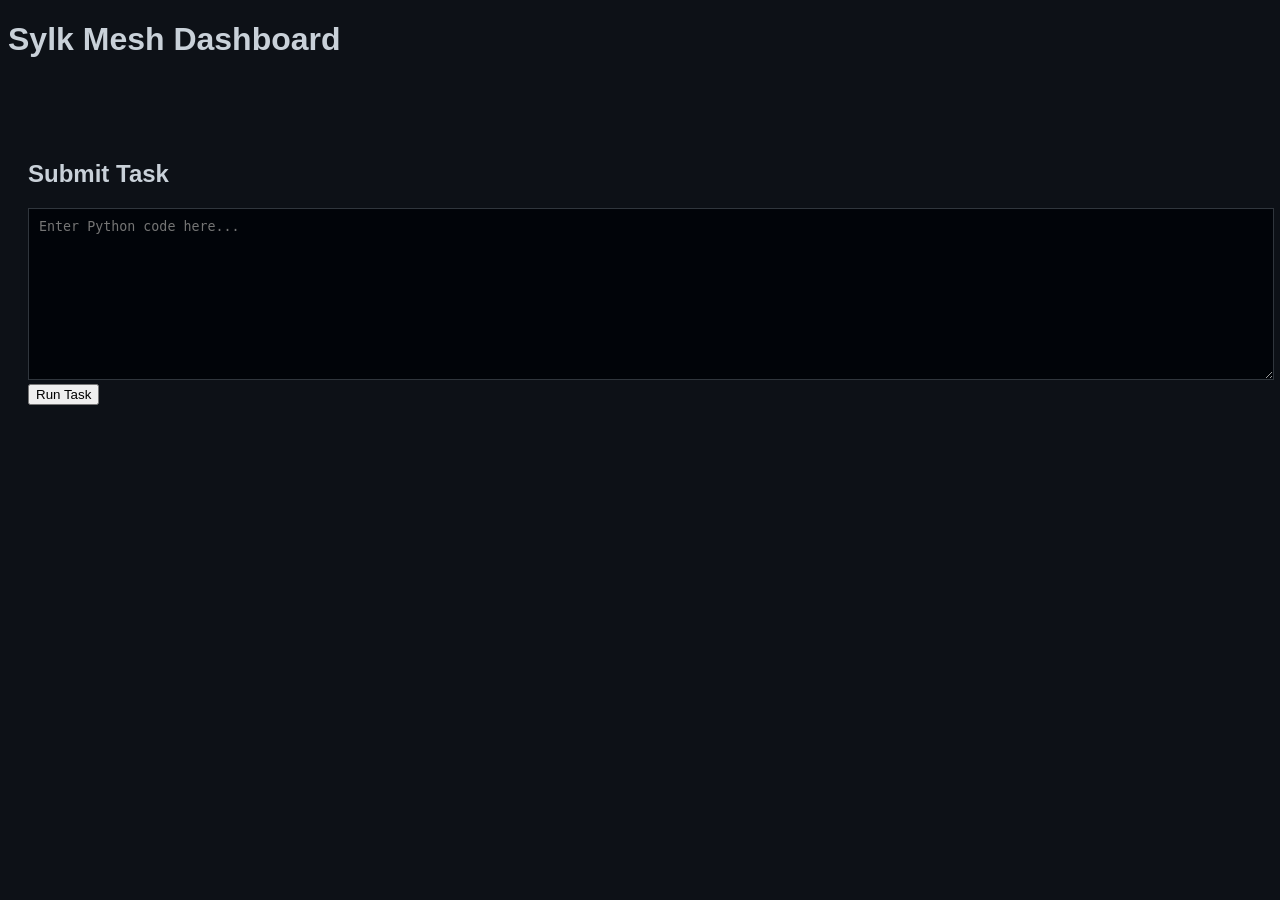
==== frontend/index.html @ d3104e22 "Directroy setup" ====
<!DOCTYPE html>
<html lang="en">
<head>
    <meta charset="UTF-8">
    <meta name="viewport" content="width=device-width, initial-scale=1.0">
    <title>Sylk Dashboard</title>
    <link rel="stylesheet" href="style.css">
</head>
<body>
    <header>
        <h1>Sylk Mesh Dashboard</h1>
    </header>
    <main>
        <section id="node-grid">
            <!-- Node cards will be injected here -->
        </section>
        <section id="task-submission">
            <h2>Submit Task</h2>
            <textarea id="task-code" placeholder="Enter Python code here..."></textarea>
            <button id="submit-btn" onclick="submitTask()">Run Task</button>
        </section>
    </main>
    <script src="script.js"></script>
</body>
</html>
---- frontend/style.css ----
:root {
    --bg-color: #0d1117;
    --card-bg: #161b22;
    --primary-color: #58a6ff;
    --text-color: #c9d1d9;
}

body {
    background-color: var(--bg-color);
    color: var(--text-color);
    font-family: 'Segoe UI', Tahoma, Geneva, Verdana, sans-serif;
}

#node-grid {
    display: grid;
    grid-template-columns: repeat(auto-fill, minmax(250px, 1fr));
    gap: 20px;
    padding: 20px;
}

.node-card {
    background-color: var(--card-bg);
    border: 1px solid #30363d;
    border-radius: 6px;
    padding: 15px;
}

#task-submission {
    padding: 20px;
}

textarea {
    width: 100%;
    height: 150px;
    background: #010409;
    color: #58a6ff;
    border: 1px solid #30363d;
    padding: 10px;
}
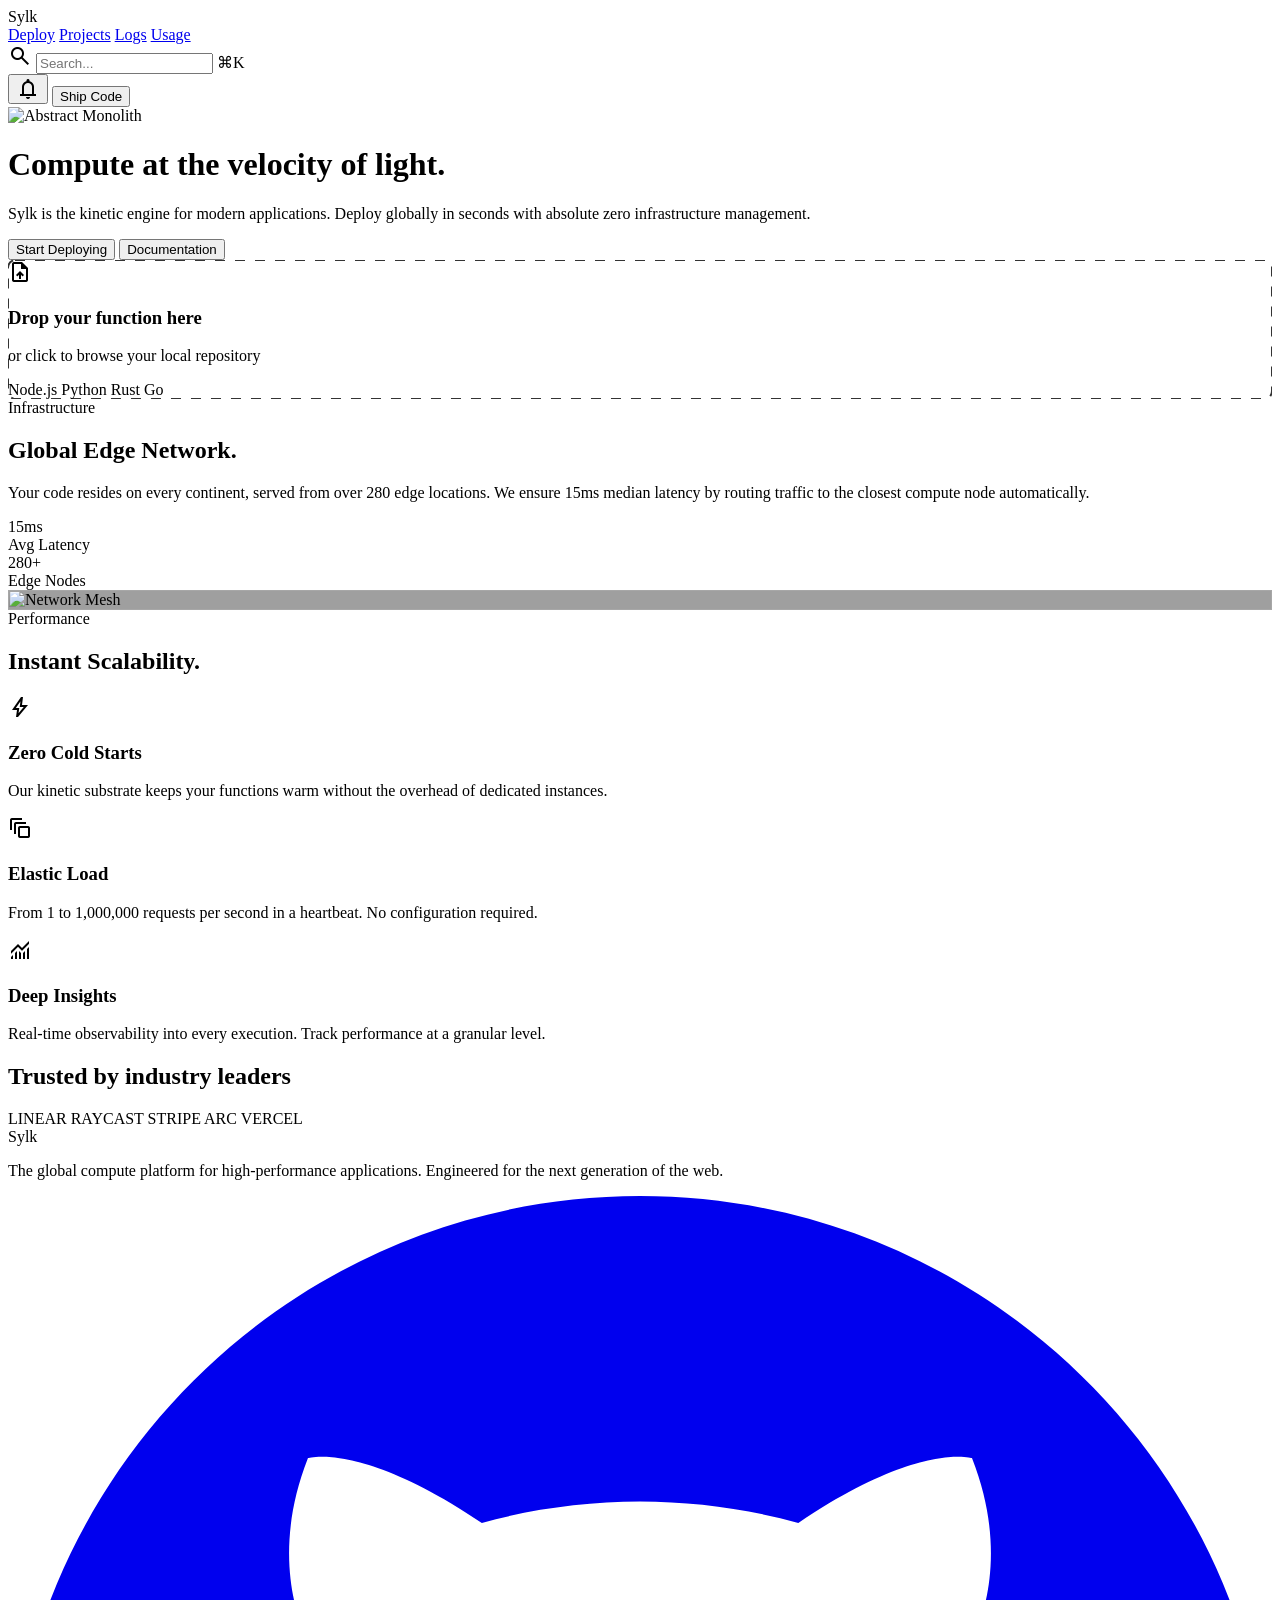
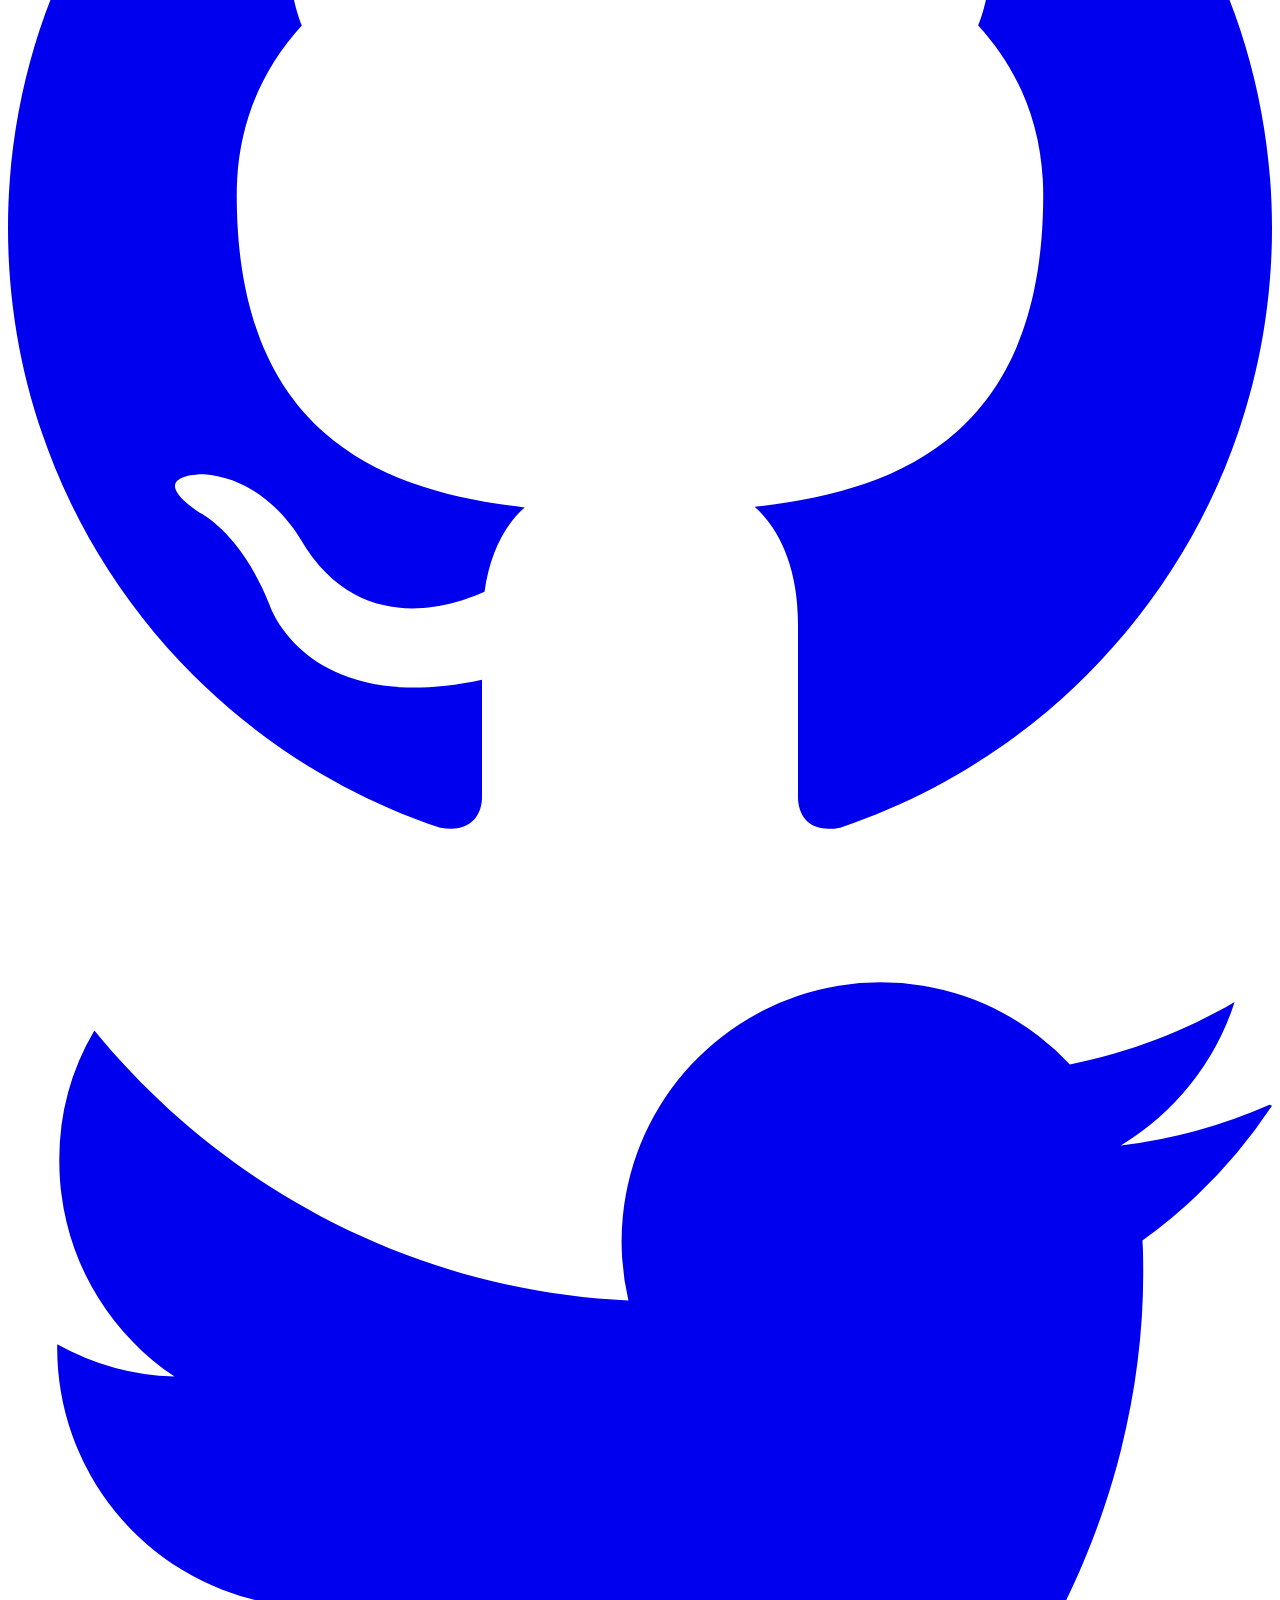
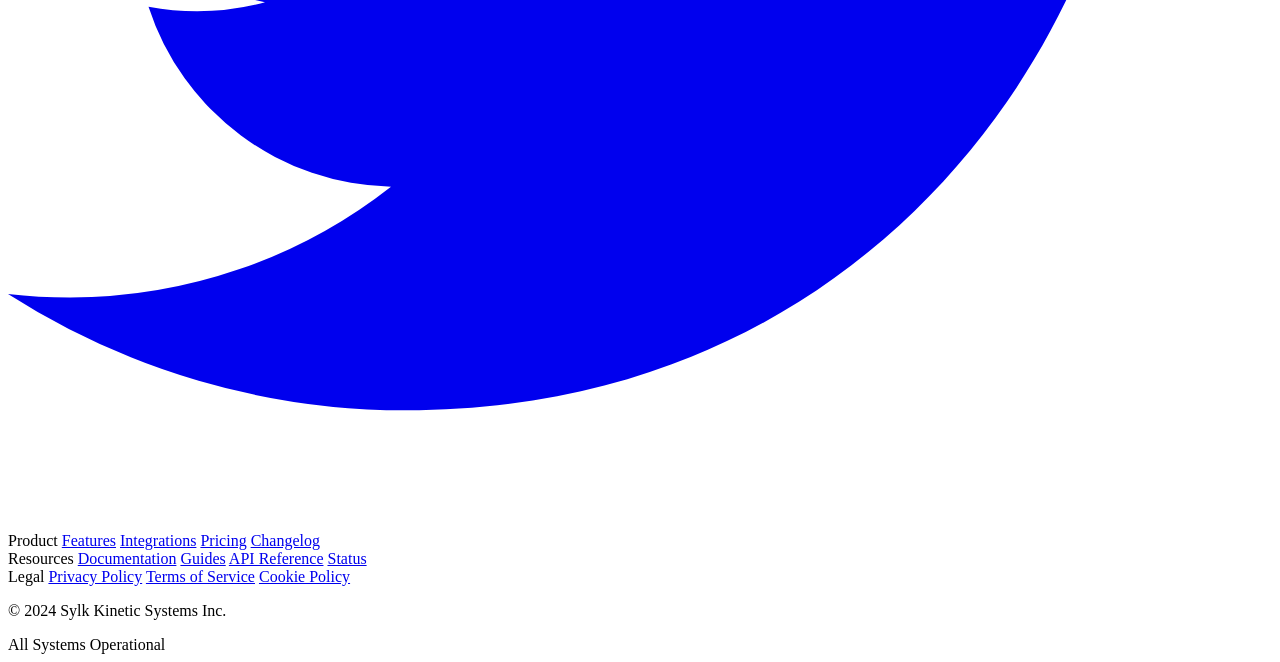
==== commit 2fb07f1e: "frontend" ====
--- a/frontend/index.html
+++ b/frontend/index.html
@@ -1,25 +1,351 @@
 <!DOCTYPE html>
-<html lang="en">
+<html class="dark" lang="en">
 <head>
-    <meta charset="UTF-8">
-    <meta name="viewport" content="width=device-width, initial-scale=1.0">
-    <title>Sylk Dashboard</title>
-    <link rel="stylesheet" href="style.css">
+    <meta charset="utf-8"/>
+    <meta content="width=device-width, initial-scale=1.0" name="viewport"/>
+    <title>Sylk | Kinetic Serverless Engine</title>
+    <script src="https://cdn.tailwindcss.com?plugins=forms,container-queries"></script>
+    <link href="https://fonts.googleapis.com/css2?family=Inter:wght@400;500;600;700;800&amp;family=Space+Grotesk:wght@400;500;700&amp;display=swap" rel="stylesheet"/>
+    <link href="https://fonts.googleapis.com/css2?family=Material+Symbols+Outlined:wght,FILL@100..700,0..1&amp;display=swap" rel="stylesheet"/>
+    <script id="tailwind-config">
+      tailwind.config = {
+        darkMode: "class",
+        theme: {
+          extend: {
+            colors: {
+              "primary-container": "#7c3aed",
+              "surface-container-high": "#1a1a1a",
+              "on-error-container": "#ffdad6",
+              "on-primary-fixed": "#25005a",
+              "on-tertiary-fixed": "#1a1c1c",
+              "primary": "#d2bbff",
+              "on-secondary": "#002e6b",
+              "error-container": "#93000a",
+              "inverse-primary": "#732ee4",
+              "surface": "#000000",
+              "tertiary-container": "#656767",
+              "on-tertiary-fixed-variant": "#454747",
+              "on-secondary-fixed": "#001a43",
+              "outline": "#958da1",
+              "error": "#ffb4ab",
+              "inverse-on-surface": "#303030",
+              "on-surface": "#ededed",
+              "on-secondary-container": "#00275e",
+              "surface-bright": "#222222",
+              "primary-fixed": "#eaddff",
+              "surface-variant": "#2a2a2a",
+              "surface-container-low": "#0a0a0a",
+              "secondary": "#aec6ff",
+              "surface-dim": "#050505",
+              "tertiary-fixed": "#e2e2e2",
+              "surface-container": "#111111",
+              "surface-container-lowest": "#000000",
+              "inverse-surface": "#e2e2e2",
+              "on-tertiary": "#2f3131",
+              "surface-tint": "#d2bbff",
+              "on-error": "#690005",
+              "surface-container-highest": "#333333",
+              "on-primary-fixed-variant": "#5a00c6",
+              "secondary-container": "#508eff",
+              "secondary-fixed-dim": "#aec6ff",
+              "on-background": "#ededed",
+              "secondary-fixed": "#d8e2ff",
+              "on-primary-container": "#ede0ff",
+              "primary-fixed-dim": "#d2bbff",
+              "tertiary-fixed-dim": "#c6c6c7",
+              "tertiary": "#c6c6c7",
+              "outline-variant": "#333333",
+              "on-tertiary-container": "#e5e6e6",
+              "background": "#000000",
+              "on-primary": "#3f008e",
+              "on-surface-variant": "#a1a1a1",
+              "on-secondary-fixed-variant": "#004397"
+            },
+            fontFamily: {
+              "headline": ["Inter", "sans-serif"],
+              "body": ["Inter", "sans-serif"],
+              "label": ["Space Grotesk", "sans-serif"]
+            },
+            borderRadius: {"DEFAULT": "0.125rem", "lg": "0.25rem", "xl": "0.5rem", "full": "0.75rem"},
+          },
+        },
+      }
+    </script>
+    <style>
+      .material-symbols-outlined {
+        font-variation-settings: 'FILL' 0, 'wght' 400, 'GRAD' 0, 'opsz' 24;
+      }
+      .kinetic-gradient {
+        background: linear-gradient(135deg, #d2bbff 0%, #7c3aed 100%);
+      }
+      .glass-card {
+        background: rgba(17, 17, 17, 0.4);
+        backdrop-filter: blur(20px);
+        border: 1px solid rgba(255, 255, 255, 0.08);
+      }
+      .hero-glow {
+        background: radial-gradient(circle at center, rgba(124, 58, 237, 0.15) 0%, transparent 70%);
+      }
+      .text-balance {
+        text-wrap: balance;
+      }
+      .drop-zone-border {
+        background-image: url("data:image/svg+xml,%3csvg width='100%25' height='100%25' xmlns='http://www.w3.org/2000/svg'%3e%3crect width='100%25' height='100%25' fill='none' rx='8' ry='8' stroke='%23333' stroke-width='2' stroke-dasharray='8%2c 12' stroke-linecap='square'/%3e%3c/svg%3e");
+      }
+      
+      /* Scroll-triggered Monolith Styles */
+      #hero-monolith-canvas {
+        mask-image: linear-gradient(to bottom, black 80%, transparent 100%);
+        -webkit-mask-image: linear-gradient(to bottom, black 80%, transparent 100%);
+      }
+      .monolith-blob {
+        transition: transform 0.2s cubic-bezier(0.17, 0.67, 0.83, 0.67);
+      }
+      @keyframes slow-pulse {
+        0%, 100% { transform: scale(1) translate(0, 0); }
+        50% { transform: scale(1.05) translate(10px, -10px); }
+      }
+      .animate-slow-pulse {
+        animation: slow-pulse 15s ease-in-out infinite;
+      }
+    </style>
 </head>
-<body>
-    <header>
-        <h1>Sylk Mesh Dashboard</h1>
-    </header>
-    <main>
-        <section id="node-grid">
-            <!-- Node cards will be injected here -->
-        </section>
-        <section id="task-submission">
-            <h2>Submit Task</h2>
-            <textarea id="task-code" placeholder="Enter Python code here..."></textarea>
-            <button id="submit-btn" onclick="submitTask()">Run Task</button>
-        </section>
-    </main>
-    <script src="script.js"></script>
+<body class="bg-background text-on-background font-body selection:bg-primary/30 antialiased">
+<!-- TopNavBar -->
+<nav class="fixed top-0 w-full z-[100] bg-black/60 backdrop-blur-xl border-b border-white/5">
+<div class="flex items-center justify-between px-8 py-4 max-w-7xl mx-auto">
+<div class="flex items-center gap-10">
+<span class="text-2xl font-bold tracking-tighter text-white font-headline">Sylk</span>
+<div class="hidden md:flex gap-8 items-center">
+<a class="text-white font-medium text-sm tracking-tight" href="auth.html">Deploy</a>
+<a class="text-on-surface-variant hover:text-white transition-colors font-medium text-sm tracking-tight" href="logs.html">Projects</a>
+<a class="text-on-surface-variant hover:text-white transition-colors font-medium text-sm tracking-tight" href="logs.html">Logs</a>
+<a class="text-on-surface-variant hover:text-white transition-colors font-medium text-sm tracking-tight" href="metrics.html">Usage</a>
+</div>
+</div>
+<div class="flex items-center gap-6">
+<div class="hidden lg:flex items-center bg-surface-container-low px-3 py-1.5 rounded-lg border border-white/5">
+<span class="material-symbols-outlined text-sm text-outline mr-2">search</span>
+<input class="bg-transparent border-none text-xs focus:ring-0 w-40 text-on-surface" placeholder="Search..." type="text"/>
+<span class="text-[10px] text-outline bg-surface-container-high px-1.5 py-0.5 rounded border border-white/10 ml-2">⌘K</span>
+</div>
+<button class="material-symbols-outlined text-on-surface-variant hover:text-white transition-colors">notifications</button>
+<button class="bg-white text-black px-5 py-2 rounded-full text-sm font-semibold hover:bg-white/90 transition-all active:scale-95" onclick="location.href='auth.html'">Ship Code</button>
+</div>
+</div>
+</nav>
+<!-- Massive Centered Hero Section with Background Monolith -->
+<header class="relative min-h-screen flex flex-col items-center justify-center pt-32 pb-20 px-8 overflow-hidden">
+<!-- Background Monolith Container -->
+<div class="absolute inset-0 z-0 flex items-center justify-center pointer-events-none opacity-40">
+<div class="relative w-full h-full max-w-6xl monolith-blob animate-slow-pulse" id="monolith-container">
+<!-- High-fidelity 3D Abstract Fluid representation from Image 11 -->
+<div class="absolute inset-0 flex items-center justify-center">
+<img alt="Abstract Monolith" class="w-full h-full object-contain mix-blend-screen" src="https://lh3.googleusercontent.com/aida-public/[base64]"/>
+</div>
+<!-- Deep Violet Glows -->
+<div class="absolute top-1/2 left-1/2 -translate-x-1/2 -translate-y-1/2 w-[150%] h-[150%] bg-radial-gradient from-primary/20 via-transparent to-transparent blur-[120px]"></div>
+</div>
+</div>
+<div class="absolute inset-0 z-0 hero-glow"></div>
+<div class="relative z-20 text-center max-w-4xl mx-auto">
+<h1 class="text-6xl md:text-8xl font-extrabold text-white tracking-tight mb-8 leading-[0.9] text-balance">
+                Compute at the <span class="bg-clip-text text-transparent bg-gradient-to-r from-primary via-primary-container to-secondary">velocity of light.</span>
+</h1>
+<p class="text-lg md:text-2xl text-on-surface-variant max-w-2xl mx-auto mb-12 font-medium text-balance">
+                Sylk is the kinetic engine for modern applications. Deploy globally in seconds with absolute zero infrastructure management.
+            </p>
+<div class="flex flex-col sm:flex-row gap-5 justify-center items-center">
+<button class="bg-white text-black text-lg font-bold px-12 py-4 rounded-full hover:shadow-[0_0_40px_rgba(255,255,255,0.2)] transition-all flex items-center gap-2" onclick="location.href='auth.html'">
+                    Start Deploying
+                </button>
+<button class="bg-surface-container-high text-white text-lg font-semibold px-12 py-4 rounded-full border border-white/10 hover:bg-surface-bright transition-all">
+                    Documentation
+                </button>
+</div>
+</div>
+<!-- Integrated Drop Zone -->
+<div class="relative z-20 w-full max-w-3xl mt-24">
+<div class="drop-zone-border p-12 rounded-2xl flex flex-col items-center justify-center gap-4 bg-surface-container-lowest/50 backdrop-blur-sm group cursor-pointer hover:bg-surface-container-low/50 transition-all">
+<div class="w-16 h-16 rounded-2xl bg-primary-container/10 flex items-center justify-center text-primary mb-2 group-hover:scale-110 transition-transform">
+<span class="material-symbols-outlined text-4xl">upload_file</span>
+</div>
+<h3 class="text-xl font-bold text-white">Drop your function here</h3>
+<p class="text-on-surface-variant text-sm">or click to browse your local repository</p>
+<div class="mt-4 flex items-center gap-3 text-[10px] font-label tracking-widest uppercase text-outline">
+<span>Node.js</span>
+<span class="w-1 h-1 bg-outline rounded-full"></span>
+<span>Python</span>
+<span class="w-1 h-1 bg-outline rounded-full"></span>
+<span>Rust</span>
+<span class="w-1 h-1 bg-outline rounded-full"></span>
+<span>Go</span>
+</div>
+</div>
+</div>
+</header>
+<!-- Global Edge Network Section -->
+<section class="py-32 px-8 bg-surface border-y border-white/5">
+<div class="max-w-7xl mx-auto">
+<div class="grid grid-cols-1 lg:grid-cols-2 gap-20 items-center">
+<div>
+<span class="font-label text-primary text-xs uppercase tracking-widest font-bold mb-6 block">Infrastructure</span>
+<h2 class="text-5xl font-bold text-white mb-8 tracking-tight">Global Edge Network.</h2>
+<p class="text-xl text-on-surface-variant leading-relaxed mb-10">
+                        Your code resides on every continent, served from over 280 edge locations. We ensure 15ms median latency by routing traffic to the closest compute node automatically.
+                    </p>
+<div class="grid grid-cols-2 gap-8">
+<div>
+<div class="text-3xl font-bold text-white mb-1">15ms</div>
+<div class="text-sm text-on-surface-variant uppercase tracking-wider font-label">Avg Latency</div>
+</div>
+<div>
+<div class="text-3xl font-bold text-white mb-1">280+</div>
+<div class="text-sm text-on-surface-variant uppercase tracking-wider font-label">Edge Nodes</div>
+</div>
+</div>
+</div>
+<div class="relative">
+<div class="aspect-square glass-card rounded-3xl p-1 flex items-center justify-center overflow-hidden">
+<!-- Abstract World Representation -->
+<div class="w-full h-full relative bg-black rounded-[1.4rem] overflow-hidden">
+<img alt="Network Mesh" class="w-full h-full object-cover opacity-40" src="https://lh3.googleusercontent.com/aida-public/[base64]"/>
+<div class="absolute inset-0 flex items-center justify-center">
+<div class="w-32 h-32 border border-primary/40 rounded-full animate-ping"></div>
+<div class="w-4 h-4 bg-primary rounded-full shadow-[0_0_20px_#d2bbff]"></div>
+</div>
+</div>
+</div>
+</div>
+</div>
+</div>
+</section>
+<!-- Instant Scalability Section -->
+<section class="py-32 px-8 bg-black">
+<div class="max-w-7xl mx-auto">
+<div class="text-center mb-20">
+<span class="font-label text-secondary text-xs uppercase tracking-widest font-bold mb-6 block">Performance</span>
+<h2 class="text-5xl font-bold text-white tracking-tight">Instant Scalability.</h2>
+</div>
+<div class="grid grid-cols-1 md:grid-cols-3 gap-6">
+<!-- Card 1 -->
+<div class="p-8 rounded-2xl bg-surface-container-low border border-white/5 hover:border-white/10 transition-all flex flex-col justify-between h-[400px]">
+<div>
+<span class="material-symbols-outlined text-secondary text-3xl mb-6">bolt</span>
+<h3 class="text-2xl font-bold text-white mb-4">Zero Cold Starts</h3>
+<p class="text-on-surface-variant leading-relaxed">Our kinetic substrate keeps your functions warm without the overhead of dedicated instances.</p>
+</div>
+<div class="h-24 flex items-end gap-1">
+<div class="flex-1 bg-secondary/10 h-1/4 rounded-t"></div>
+<div class="flex-1 bg-secondary/20 h-2/4 rounded-t"></div>
+<div class="flex-1 bg-secondary/30 h-1/4 rounded-t"></div>
+<div class="flex-1 bg-secondary/40 h-3/4 rounded-t"></div>
+<div class="flex-1 bg-secondary h-full rounded-t"></div>
+</div>
+</div>
+<!-- Card 2 -->
+<div class="p-8 rounded-2xl bg-surface-container-low border border-white/5 hover:border-white/10 transition-all flex flex-col justify-between h-[400px]">
+<div>
+<span class="material-symbols-outlined text-primary text-3xl mb-6">auto_awesome_motion</span>
+<h3 class="text-2xl font-bold text-white mb-4">Elastic Load</h3>
+<p class="text-on-surface-variant leading-relaxed">From 1 to 1,000,000 requests per second in a heartbeat. No configuration required.</p>
+</div>
+<div class="relative h-24 flex items-center justify-center">
+<div class="w-16 h-16 border-2 border-primary/20 rounded-full flex items-center justify-center">
+<div class="w-8 h-8 bg-primary rounded-full animate-pulse"></div>
+</div>
+</div>
+</div>
+<!-- Card 3 -->
+<div class="p-8 rounded-2xl bg-surface-container-low border border-white/5 hover:border-white/10 transition-all flex flex-col justify-between h-[400px]">
+<div>
+<span class="material-symbols-outlined text-white text-3xl mb-6">monitoring</span>
+<h3 class="text-2xl font-bold text-white mb-4">Deep Insights</h3>
+<p class="text-on-surface-variant leading-relaxed">Real-time observability into every execution. Track performance at a granular level.</p>
+</div>
+<div class="space-y-3">
+<div class="h-1 bg-white/5 rounded-full overflow-hidden"><div class="h-full bg-white w-2/3"></div></div>
+<div class="h-1 bg-white/5 rounded-full overflow-hidden"><div class="h-full bg-white w-4/5"></div></div>
+<div class="h-1 bg-white/5 rounded-full overflow-hidden"><div class="h-full bg-white w-1/2"></div></div>
+</div>
+</div>
+</div>
+</div>
+</section>
+<!-- Logo Cloud -->
+<section class="py-32 px-8 bg-surface">
+<div class="max-w-7xl mx-auto text-center">
+<h2 class="text-sm font-label uppercase tracking-[0.3em] text-outline mb-16">Trusted by industry leaders</h2>
+<div class="flex flex-wrap justify-center items-center gap-16 md:gap-24 opacity-30 grayscale contrast-125">
+<span class="text-3xl font-bold font-headline tracking-tighter">LINEAR</span>
+<span class="text-3xl font-bold font-headline tracking-tighter">RAYCAST</span>
+<span class="text-3xl font-bold font-headline tracking-tighter">STRIPE</span>
+<span class="text-3xl font-bold font-headline tracking-tighter">ARC</span>
+<span class="text-3xl font-bold font-headline tracking-tighter">VERCEL</span>
+</div>
+</div>
+</section>
+<!-- Footer -->
+<footer class="bg-black border-t border-white/5 w-full py-20 px-12">
+<div class="max-w-7xl mx-auto flex flex-col md:flex-row justify-between items-start gap-12">
+<div class="flex flex-col gap-6">
+<span class="text-3xl font-bold tracking-tighter text-white font-headline">Sylk</span>
+<p class="max-w-xs text-on-surface-variant text-sm leading-relaxed">The global compute platform for high-performance applications. Engineered for the next generation of the web.</p>
+<div class="flex gap-4">
+<a class="p-2.5 bg-surface-container-high rounded-full text-white hover:bg-white hover:text-black transition-all" href="#">
+<svg class="w-5 h-5" fill="currentColor" viewbox="0 0 24 24"><path d="M12 0c-6.626 0-12 5.373-12 12 0 5.302 3.438 9.8 8.207 11.387.599.111.793-.261.793-.577v-2.234c-3.338.726-4.033-1.416-4.033-1.416-.546-1.387-1.333-1.756-1.333-1.756-1.089-.745.083-.729.083-.729 1.205.084 1.839 1.237 1.839 1.237 1.07 1.834 2.807 1.304 3.492.997.107-.775.418-1.305.762-1.604-2.665-.305-5.467-1.334-5.467-5.931 0-1.311.469-2.381 1.236-3.221-.124-.303-.535-1.524.117-3.176 0 0 1.008-.322 3.301 1.23.957-.266 1.983-.399 3.003-.404 1.02.005 2.047.138 3.006.404 2.291-1.552 3.297-1.23 3.297-1.23.653 1.653.242 2.874.118 3.176.77.84 1.235 1.911 1.235 3.221 0 4.609-2.807 5.624-5.479 5.921.43.372.823 1.102.823 2.222v3.293c0 .319.192.694.801.576 4.765-1.589 8.199-6.086 8.199-11.386 0-6.627-5.373-12-12-12z"></path></svg>
+</a>
+<a class="p-2.5 bg-surface-container-high rounded-full text-white hover:bg-white hover:text-black transition-all" href="#">
+<svg class="w-5 h-5" fill="currentColor" viewbox="0 0 24 24"><path d="M23.953 4.57a10 10 0 01-2.825.775 4.958 4.958 0 002.163-2.723c-.951.555-2.005.959-3.127 1.184a4.92 4.92 0 00-8.384 4.482C7.69 8.095 4.067 6.13 1.64 3.162a4.822 4.822 0 00-.666 2.475c0 1.71.87 3.213 2.188 4.096a4.904 4.904 0 01-2.228-.616v.06a4.923 4.923 0 003.946 4.84 4.996 4.996 0 01-2.212.085 4.936 4.936 0 004.604 3.417 9.867 9.867 0 01-6.102 2.105c-.39 0-.779-.023-1.17-.067a13.995 13.995 0 007.557 2.209c9.053 0 13.998-7.496 13.998-13.985 0-.21 0-.42-.015-.63A9.935 9.935 0 0024 4.59z"></path></svg>
+</a>
+</div>
+</div>
+<div class="grid grid-cols-2 sm:grid-cols-3 gap-16">
+<div class="flex flex-col gap-4">
+<span class="text-white font-bold text-sm tracking-tight">Product</span>
+<a class="text-on-surface-variant hover:text-white transition-colors text-sm" href="#">Features</a>
+<a class="text-on-surface-variant hover:text-white transition-colors text-sm" href="#">Integrations</a>
+<a class="text-on-surface-variant hover:text-white transition-colors text-sm" href="#">Pricing</a>
+<a class="text-on-surface-variant hover:text-white transition-colors text-sm" href="#">Changelog</a>
+</div>
+<div class="flex flex-col gap-4">
+<span class="text-white font-bold text-sm tracking-tight">Resources</span>
+<a class="text-on-surface-variant hover:text-white transition-colors text-sm" href="#">Documentation</a>
+<a class="text-on-surface-variant hover:text-white transition-colors text-sm" href="#">Guides</a>
+<a class="text-on-surface-variant hover:text-white transition-colors text-sm" href="#">API Reference</a>
+<a class="text-on-surface-variant hover:text-white transition-colors text-sm" href="#">Status</a>
+</div>
+<div class="flex flex-col gap-4">
+<span class="text-white font-bold text-sm tracking-tight">Legal</span>
+<a class="text-on-surface-variant hover:text-white transition-colors text-sm" href="#">Privacy Policy</a>
+<a class="text-on-surface-variant hover:text-white transition-colors text-sm" href="#">Terms of Service</a>
+<a class="text-on-surface-variant hover:text-white transition-colors text-sm" href="#">Cookie Policy</a>
+</div>
+</div>
+</div>
+<div class="max-w-7xl mx-auto mt-20 pt-8 border-t border-white/5 flex flex-col sm:flex-row justify-between items-center gap-4">
+<p class="font-['Space_Grotesk'] text-[0.7rem] uppercase tracking-widest text-outline">© 2024 Sylk Kinetic Systems Inc.</p>
+<div class="flex items-center gap-2">
+<div class="w-2 h-2 bg-green-500 rounded-full animate-pulse"></div>
+<span class="text-[0.7rem] font-['Space_Grotesk'] uppercase tracking-widest text-outline">All Systems Operational</span>
+</div>
+</div>
+</footer>
+<script>
+    window.addEventListener('scroll', () => {
+        const scrolled = window.scrollY;
+        const monolith = document.getElementById('monolith-container');
+        if (monolith) {
+            // Subtly evolve shape as user scrolls
+            const scale = 1 + scrolled * 0.0002;
+            const translateY = scrolled * 0.15;
+            const rotate = scrolled * 0.02;
+            const opacity = Math.max(0.1, 0.4 - scrolled * 0.0005);
+            
+            monolith.style.transform = `scale(${scale}) translateY(${translateY}px) rotate(${rotate}deg)`;
+            monolith.style.opacity = opacity;
+        }
+    });
+</script>
 </body>
 </html>
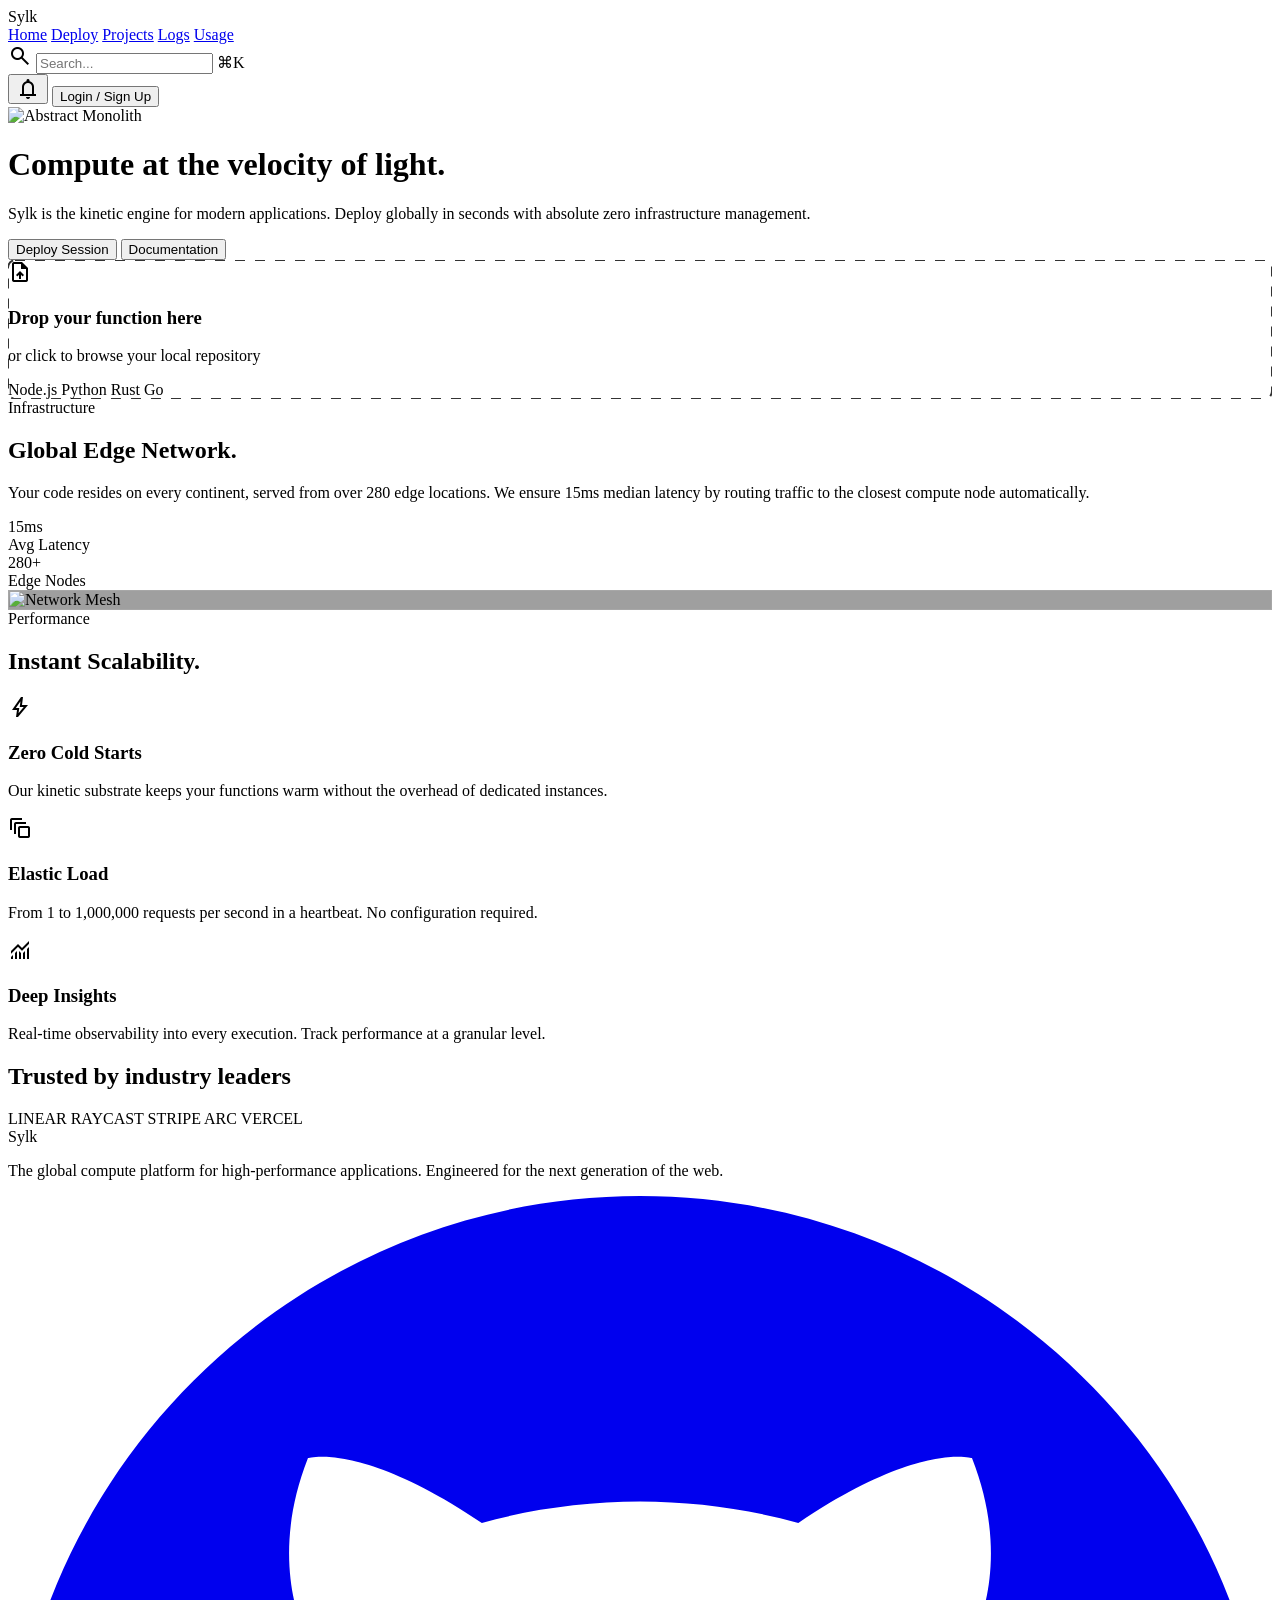
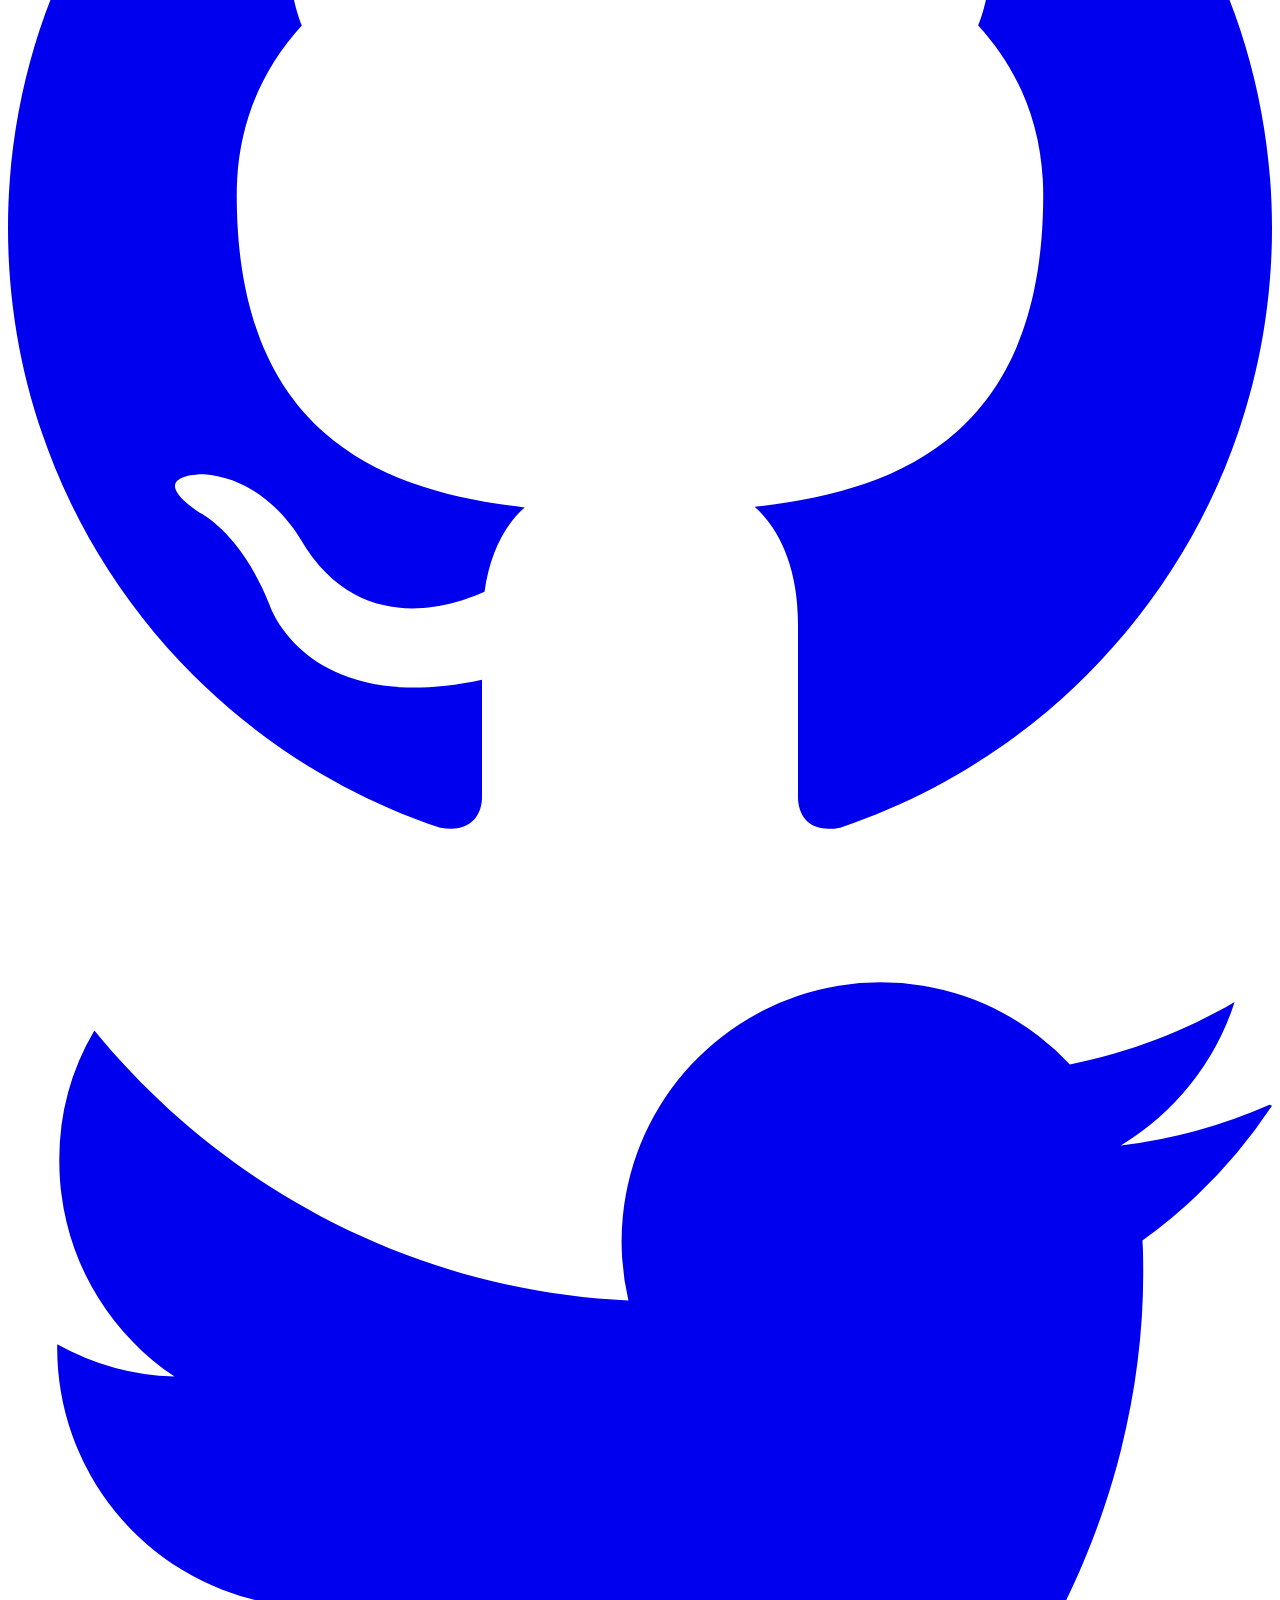
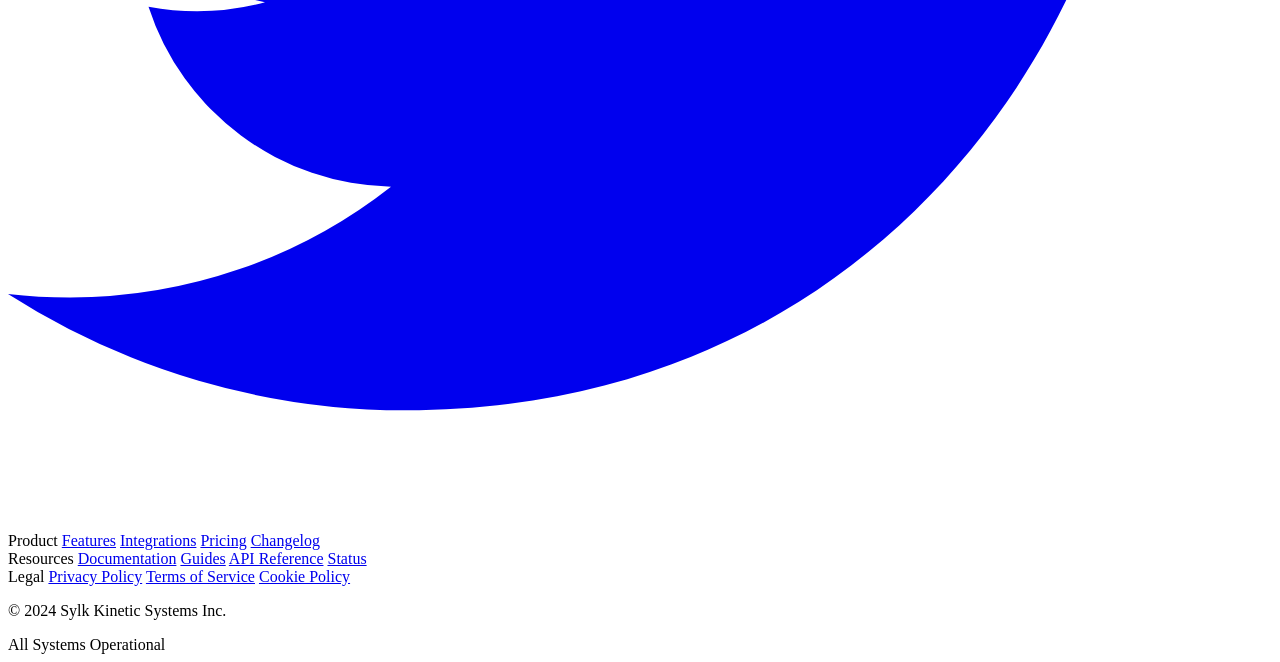
==== commit f55dc8a7: "fe update 1" ====
--- a/frontend/index.html
+++ b/frontend/index.html
@@ -115,10 +115,11 @@
 <nav class="fixed top-0 w-full z-[100] bg-black/60 backdrop-blur-xl border-b border-white/5">
 <div class="flex items-center justify-between px-8 py-4 max-w-7xl mx-auto">
 <div class="flex items-center gap-10">
-<span class="text-2xl font-bold tracking-tighter text-white font-headline">Sylk</span>
+<span class="text-2xl font-bold tracking-tighter text-white font-headline cursor-pointer" onclick="location.href='index.html'">Sylk</span>
 <div class="hidden md:flex gap-8 items-center">
-<a class="text-white font-medium text-sm tracking-tight" href="auth.html">Deploy</a>
-<a class="text-on-surface-variant hover:text-white transition-colors font-medium text-sm tracking-tight" href="logs.html">Projects</a>
+<a class="text-white font-medium text-sm tracking-tight border-b-2 border-primary pb-1" href="index.html">Home</a>
+<a class="text-on-surface-variant hover:text-white transition-colors font-medium text-sm tracking-tight" href="deploy.html">Deploy</a>
+<a class="text-on-surface-variant hover:text-white transition-colors font-medium text-sm tracking-tight" href="projects.html">Projects</a>
 <a class="text-on-surface-variant hover:text-white transition-colors font-medium text-sm tracking-tight" href="logs.html">Logs</a>
 <a class="text-on-surface-variant hover:text-white transition-colors font-medium text-sm tracking-tight" href="metrics.html">Usage</a>
 </div>
@@ -130,7 +131,7 @@
 <span class="text-[10px] text-outline bg-surface-container-high px-1.5 py-0.5 rounded border border-white/10 ml-2">⌘K</span>
 </div>
 <button class="material-symbols-outlined text-on-surface-variant hover:text-white transition-colors">notifications</button>
-<button class="bg-white text-black px-5 py-2 rounded-full text-sm font-semibold hover:bg-white/90 transition-all active:scale-95" onclick="location.href='auth.html'">Ship Code</button>
+<button class="bg-white text-black px-6 py-2 rounded-full text-sm font-bold hover:bg-white/90 transition-all active:scale-95 shadow-[0_0_20px_rgba(255,255,255,0.1)]" onclick="location.href='auth.html'">Login / Sign Up</button>
 </div>
 </div>
 </nav>
@@ -156,8 +157,8 @@
                 Sylk is the kinetic engine for modern applications. Deploy globally in seconds with absolute zero infrastructure management.
             </p>
 <div class="flex flex-col sm:flex-row gap-5 justify-center items-center">
-<button class="bg-white text-black text-lg font-bold px-12 py-4 rounded-full hover:shadow-[0_0_40px_rgba(255,255,255,0.2)] transition-all flex items-center gap-2" onclick="location.href='auth.html'">
-                    Start Deploying
+<button class="bg-white text-black text-lg font-bold px-12 py-4 rounded-full hover:shadow-[0_0_40px_rgba(255,255,255,0.2)] transition-all flex items-center gap-2" onclick="location.href='deploy.html'">
+                    Deploy Session
                 </button>
 <button class="bg-surface-container-high text-white text-lg font-semibold px-12 py-4 rounded-full border border-white/10 hover:bg-surface-bright transition-all">
                     Documentation
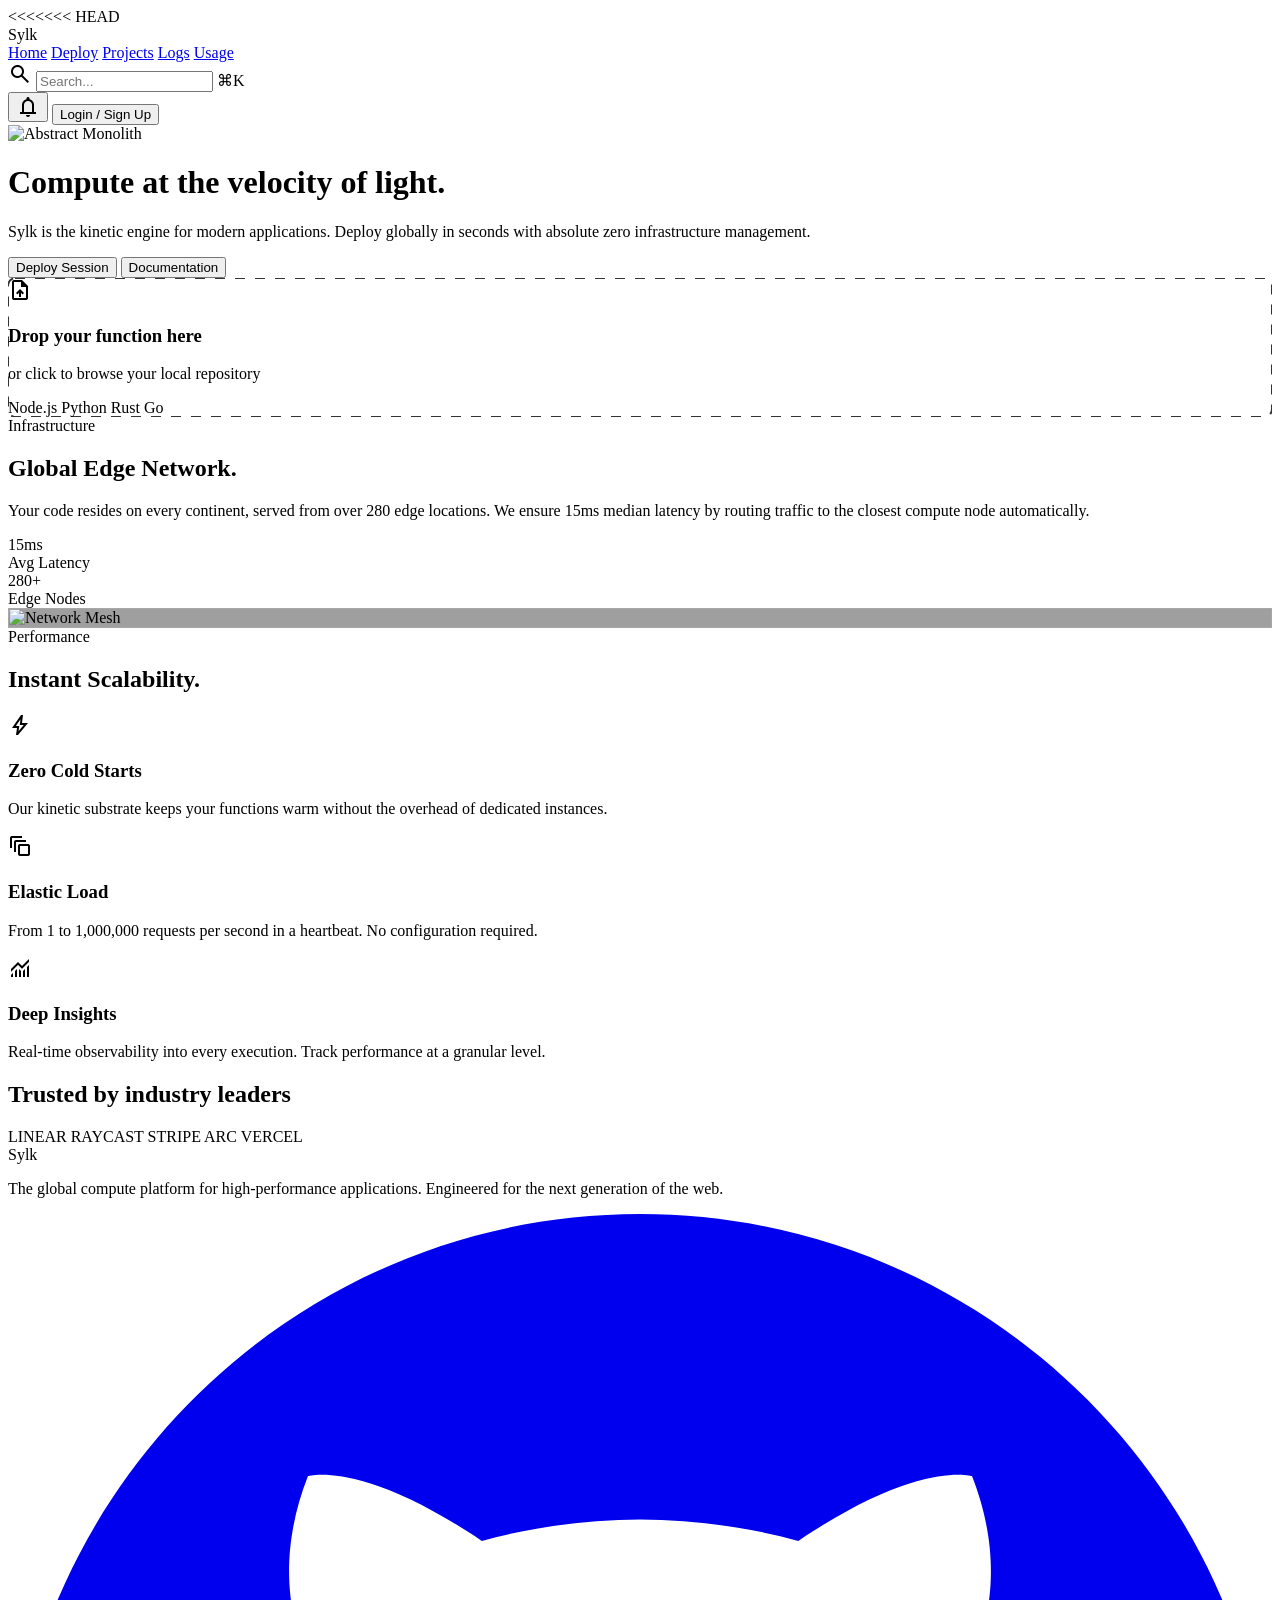
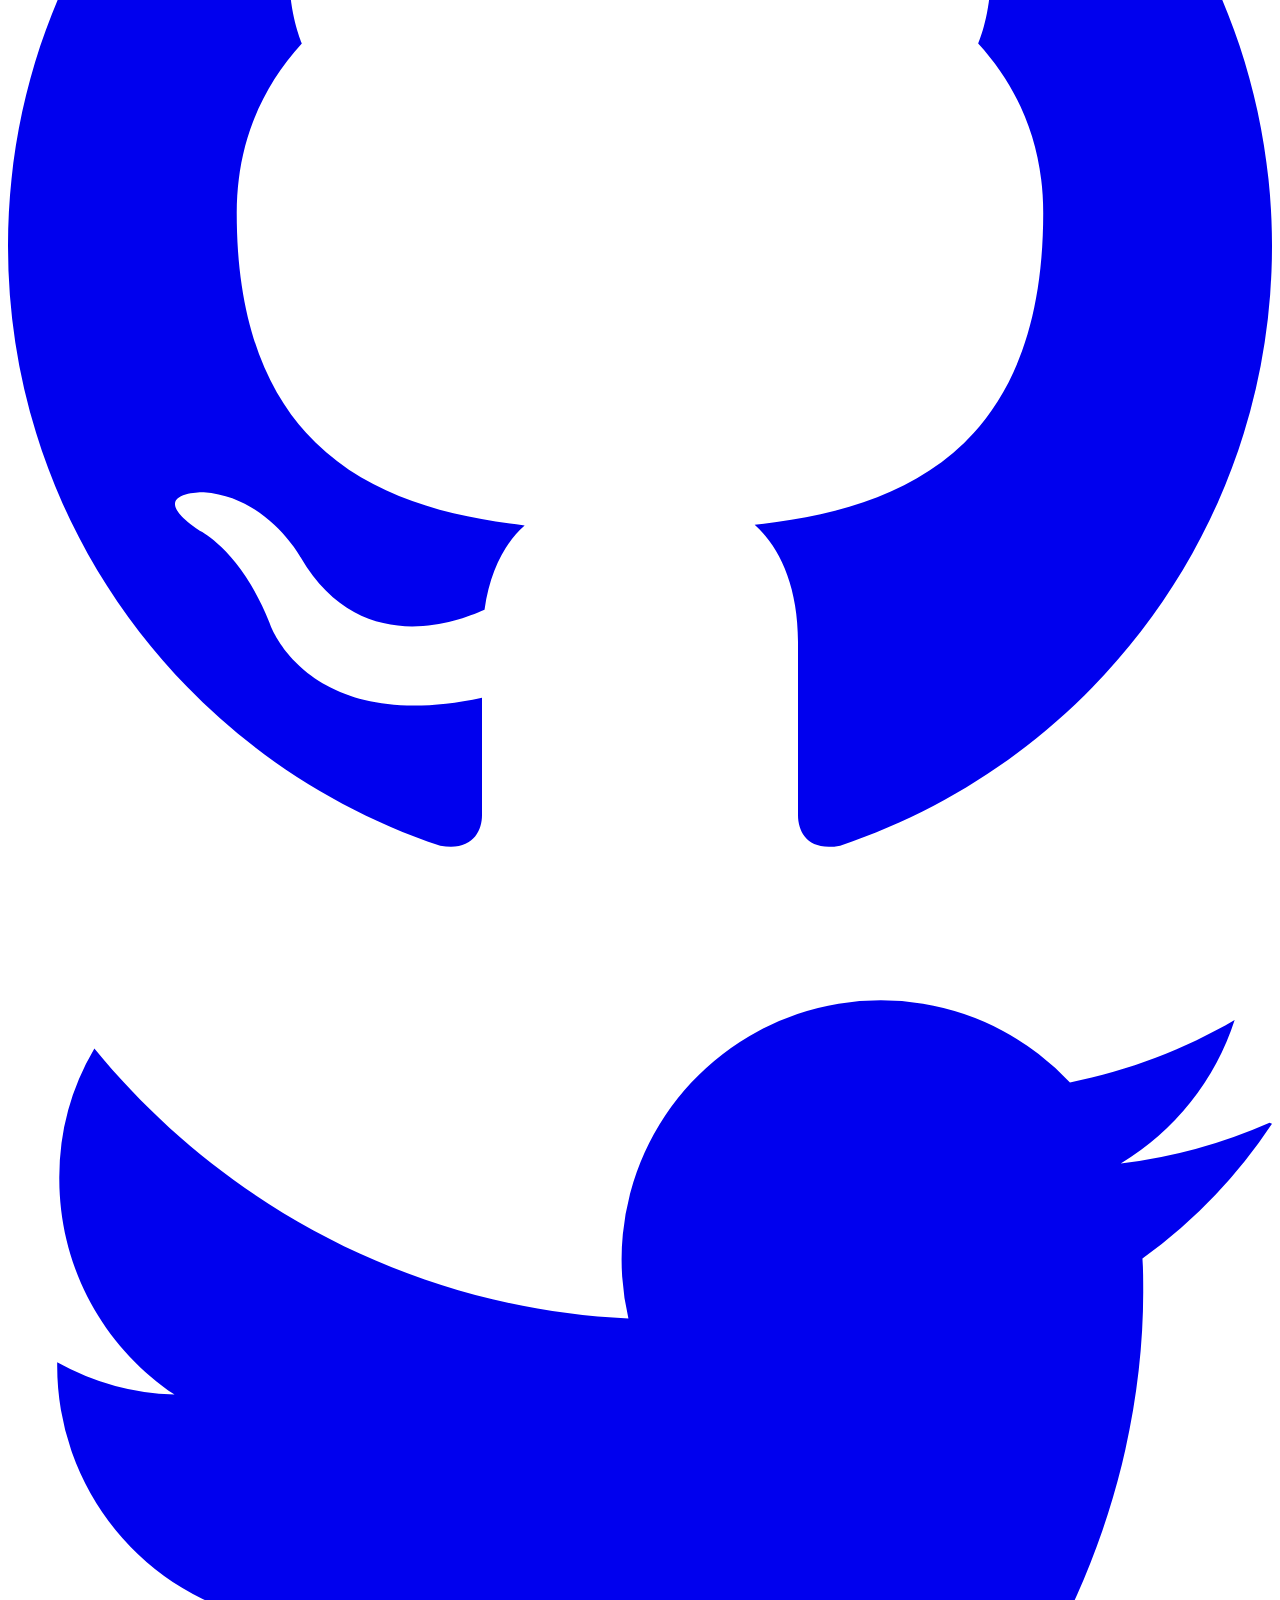
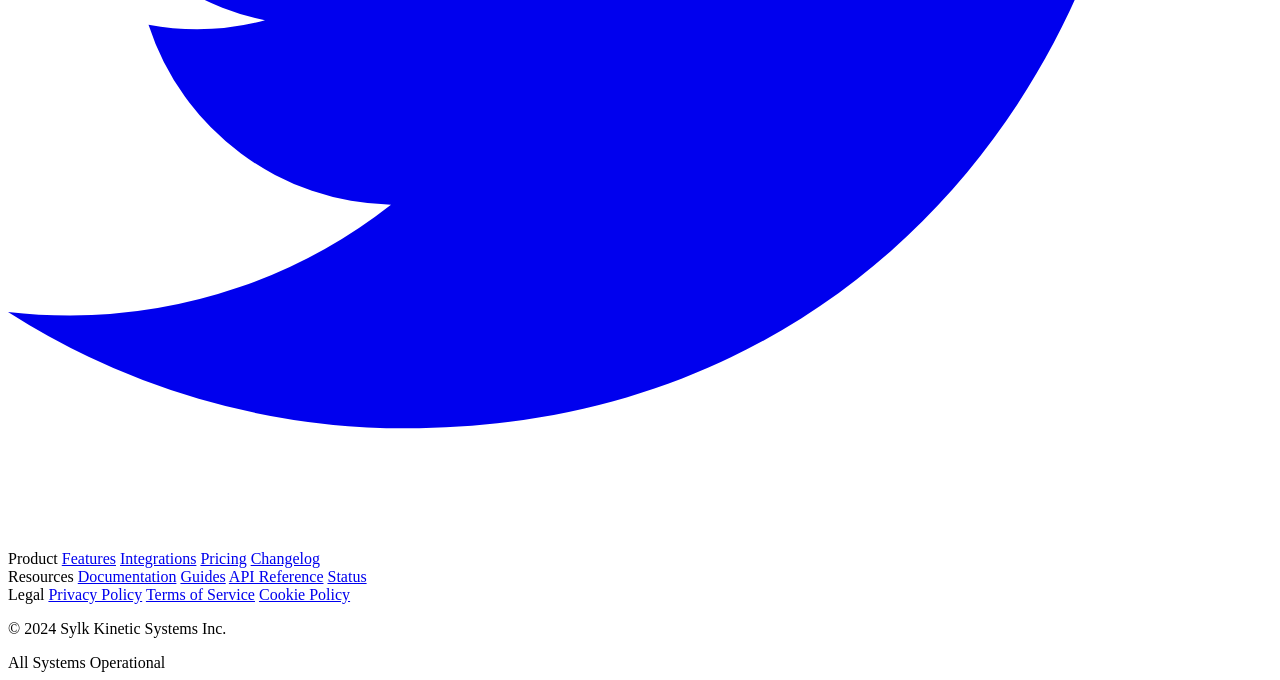
==== commit 8484f5c8: "Merge conflicts fix" ====
--- a/frontend/index.html
+++ b/frontend/index.html
@@ -1,116 +1,140 @@
 <!DOCTYPE html>
 <html class="dark" lang="en">
+
 <head>
-    <meta charset="utf-8"/>
-    <meta content="width=device-width, initial-scale=1.0" name="viewport"/>
-    <title>Sylk | Kinetic Serverless Engine</title>
-    <script src="https://cdn.tailwindcss.com?plugins=forms,container-queries"></script>
-    <link href="https://fonts.googleapis.com/css2?family=Inter:wght@400;500;600;700;800&amp;family=Space+Grotesk:wght@400;500;700&amp;display=swap" rel="stylesheet"/>
-    <link href="https://fonts.googleapis.com/css2?family=Material+Symbols+Outlined:wght,FILL@100..700,0..1&amp;display=swap" rel="stylesheet"/>
-    <script id="tailwind-config">
-      tailwind.config = {
-        darkMode: "class",
-        theme: {
-          extend: {
-            colors: {
-              "primary-container": "#7c3aed",
-              "surface-container-high": "#1a1a1a",
-              "on-error-container": "#ffdad6",
-              "on-primary-fixed": "#25005a",
-              "on-tertiary-fixed": "#1a1c1c",
-              "primary": "#d2bbff",
-              "on-secondary": "#002e6b",
-              "error-container": "#93000a",
-              "inverse-primary": "#732ee4",
-              "surface": "#000000",
-              "tertiary-container": "#656767",
-              "on-tertiary-fixed-variant": "#454747",
-              "on-secondary-fixed": "#001a43",
-              "outline": "#958da1",
-              "error": "#ffb4ab",
-              "inverse-on-surface": "#303030",
-              "on-surface": "#ededed",
-              "on-secondary-container": "#00275e",
-              "surface-bright": "#222222",
-              "primary-fixed": "#eaddff",
-              "surface-variant": "#2a2a2a",
-              "surface-container-low": "#0a0a0a",
-              "secondary": "#aec6ff",
-              "surface-dim": "#050505",
-              "tertiary-fixed": "#e2e2e2",
-              "surface-container": "#111111",
-              "surface-container-lowest": "#000000",
-              "inverse-surface": "#e2e2e2",
-              "on-tertiary": "#2f3131",
-              "surface-tint": "#d2bbff",
-              "on-error": "#690005",
-              "surface-container-highest": "#333333",
-              "on-primary-fixed-variant": "#5a00c6",
-              "secondary-container": "#508eff",
-              "secondary-fixed-dim": "#aec6ff",
-              "on-background": "#ededed",
-              "secondary-fixed": "#d8e2ff",
-              "on-primary-container": "#ede0ff",
-              "primary-fixed-dim": "#d2bbff",
-              "tertiary-fixed-dim": "#c6c6c7",
-              "tertiary": "#c6c6c7",
-              "outline-variant": "#333333",
-              "on-tertiary-container": "#e5e6e6",
-              "background": "#000000",
-              "on-primary": "#3f008e",
-              "on-surface-variant": "#a1a1a1",
-              "on-secondary-fixed-variant": "#004397"
-            },
-            fontFamily: {
-              "headline": ["Inter", "sans-serif"],
-              "body": ["Inter", "sans-serif"],
-              "label": ["Space Grotesk", "sans-serif"]
-            },
-            borderRadius: {"DEFAULT": "0.125rem", "lg": "0.25rem", "xl": "0.5rem", "full": "0.75rem"},
+  <meta charset="utf-8" />
+  <meta content="width=device-width, initial-scale=1.0" name="viewport" />
+  <title>Sylk | Kinetic Serverless Engine</title>
+  <script src="https://cdn.tailwindcss.com?plugins=forms,container-queries"></script>
+  <link
+    href="https://fonts.googleapis.com/css2?family=Inter:wght@400;500;600;700;800&amp;family=Space+Grotesk:wght@400;500;700&amp;display=swap"
+    rel="stylesheet" />
+  <link
+    href="https://fonts.googleapis.com/css2?family=Material+Symbols+Outlined:wght,FILL@100..700,0..1&amp;display=swap"
+    rel="stylesheet" />
+  <script id="tailwind-config">
+    tailwind.config = {
+      darkMode: "class",
+      theme: {
+        extend: {
+          colors: {
+            "primary-container": "#7c3aed",
+            "surface-container-high": "#1a1a1a",
+            "on-error-container": "#ffdad6",
+            "on-primary-fixed": "#25005a",
+            "on-tertiary-fixed": "#1a1c1c",
+            "primary": "#d2bbff",
+            "on-secondary": "#002e6b",
+            "error-container": "#93000a",
+            "inverse-primary": "#732ee4",
+            "surface": "#000000",
+            "tertiary-container": "#656767",
+            "on-tertiary-fixed-variant": "#454747",
+            "on-secondary-fixed": "#001a43",
+            "outline": "#958da1",
+            "error": "#ffb4ab",
+            "inverse-on-surface": "#303030",
+            "on-surface": "#ededed",
+            "on-secondary-container": "#00275e",
+            "surface-bright": "#222222",
+            "primary-fixed": "#eaddff",
+            "surface-variant": "#2a2a2a",
+            "surface-container-low": "#0a0a0a",
+            "secondary": "#aec6ff",
+            "surface-dim": "#050505",
+            "tertiary-fixed": "#e2e2e2",
+            "surface-container": "#111111",
+            "surface-container-lowest": "#000000",
+            "inverse-surface": "#e2e2e2",
+            "on-tertiary": "#2f3131",
+            "surface-tint": "#d2bbff",
+            "on-error": "#690005",
+            "surface-container-highest": "#333333",
+            "on-primary-fixed-variant": "#5a00c6",
+            "secondary-container": "#508eff",
+            "secondary-fixed-dim": "#aec6ff",
+            "on-background": "#ededed",
+            "secondary-fixed": "#d8e2ff",
+            "on-primary-container": "#ede0ff",
+            "primary-fixed-dim": "#d2bbff",
+            "tertiary-fixed-dim": "#c6c6c7",
+            "tertiary": "#c6c6c7",
+            "outline-variant": "#333333",
+            "on-tertiary-container": "#e5e6e6",
+            "background": "#000000",
+            "on-primary": "#3f008e",
+            "on-surface-variant": "#a1a1a1",
+            "on-secondary-fixed-variant": "#004397"
           },
+          fontFamily: {
+            "headline": ["Inter", "sans-serif"],
+            "body": ["Inter", "sans-serif"],
+            "label": ["Space Grotesk", "sans-serif"]
+          },
+          borderRadius: { "DEFAULT": "0.125rem", "lg": "0.25rem", "xl": "0.5rem", "full": "0.75rem" },
         },
+      },
+    }
+  </script>
+  <style>
+    .material-symbols-outlined {
+      font-variation-settings: 'FILL' 0, 'wght' 400, 'GRAD' 0, 'opsz' 24;
+    }
+
+    .kinetic-gradient {
+      background: linear-gradient(135deg, #d2bbff 0%, #7c3aed 100%);
+    }
+
+    .glass-card {
+      background: rgba(17, 17, 17, 0.4);
+      backdrop-filter: blur(20px);
+      border: 1px solid rgba(255, 255, 255, 0.08);
+    }
+
+    .hero-glow {
+      background: radial-gradient(circle at center, rgba(124, 58, 237, 0.15) 0%, transparent 70%);
+    }
+
+    .text-balance {
+      text-wrap: balance;
+    }
+
+    .drop-zone-border {
+      background-image: url("data:image/svg+xml,%3csvg width='100%25' height='100%25' xmlns='http://www.w3.org/2000/svg'%3e%3crect width='100%25' height='100%25' fill='none' rx='8' ry='8' stroke='%23333' stroke-width='2' stroke-dasharray='8%2c 12' stroke-linecap='square'/%3e%3c/svg%3e");
+    }
+
+    /* Scroll-triggered Monolith Styles */
+    #hero-monolith-canvas {
+      mask-image: linear-gradient(to bottom, black 80%, transparent 100%);
+      -webkit-mask-image: linear-gradient(to bottom, black 80%, transparent 100%);
+    }
+
+    .monolith-blob {
+      transition: transform 0.2s cubic-bezier(0.17, 0.67, 0.83, 0.67);
+    }
+
+    @keyframes slow-pulse {
+
+      0%,
+      100% {
+        transform: scale(1) translate(0, 0);
       }
-    </script>
-    <style>
-      .material-symbols-outlined {
-        font-variation-settings: 'FILL' 0, 'wght' 400, 'GRAD' 0, 'opsz' 24;
+
+      50% {
+        transform: scale(1.05) translate(10px, -10px);
       }
-      .kinetic-gradient {
-        background: linear-gradient(135deg, #d2bbff 0%, #7c3aed 100%);
-      }
-      .glass-card {
-        background: rgba(17, 17, 17, 0.4);
-        backdrop-filter: blur(20px);
-        border: 1px solid rgba(255, 255, 255, 0.08);
-      }
-      .hero-glow {
-        background: radial-gradient(circle at center, rgba(124, 58, 237, 0.15) 0%, transparent 70%);
-      }
-      .text-balance {
-        text-wrap: balance;
-      }
-      .drop-zone-border {
-        background-image: url("data:image/svg+xml,%3csvg width='100%25' height='100%25' xmlns='http://www.w3.org/2000/svg'%3e%3crect width='100%25' height='100%25' fill='none' rx='8' ry='8' stroke='%23333' stroke-width='2' stroke-dasharray='8%2c 12' stroke-linecap='square'/%3e%3c/svg%3e");
-      }
-      
-      /* Scroll-triggered Monolith Styles */
-      #hero-monolith-canvas {
-        mask-image: linear-gradient(to bottom, black 80%, transparent 100%);
-        -webkit-mask-image: linear-gradient(to bottom, black 80%, transparent 100%);
-      }
-      .monolith-blob {
-        transition: transform 0.2s cubic-bezier(0.17, 0.67, 0.83, 0.67);
-      }
-      @keyframes slow-pulse {
-        0%, 100% { transform: scale(1) translate(0, 0); }
-        50% { transform: scale(1.05) translate(10px, -10px); }
-      }
-      .animate-slow-pulse {
-        animation: slow-pulse 15s ease-in-out infinite;
-      }
-    </style>
+    }
+
+    .animate-slow-pulse {
+      animation: slow-pulse 15s ease-in-out infinite;
+    }
+  </style>
+  <script src="js/session.js"></script>
+  <script src="js/api.js"></script>
 </head>
+
 <body class="bg-background text-on-background font-body selection:bg-primary/30 antialiased">
+<<<<<<< HEAD
 <!-- TopNavBar -->
 <nav class="fixed top-0 w-full z-[100] bg-black/60 backdrop-blur-xl border-b border-white/5">
 <div class="flex items-center justify-between px-8 py-4 max-w-7xl mx-auto">
@@ -333,20 +357,356 @@
 </div>
 </footer>
 <script>
+=======
+  <!-- TopNavBar -->
+  <nav class="fixed top-0 w-full z-[100] bg-black/60 backdrop-blur-xl border-b border-white/5">
+    <div class="flex items-center justify-between px-8 py-4 max-w-7xl mx-auto">
+      <div class="flex items-center gap-10">
+        <span class="text-2xl font-bold tracking-tighter text-white font-headline">Sylk</span>
+        <div class="hidden md:flex gap-8 items-center">
+          <a class="text-white font-medium text-sm tracking-tight" href="auth.html">Deploy</a>
+          <a class="text-on-surface-variant hover:text-white transition-colors font-medium text-sm tracking-tight"
+            href="logs.html">Projects</a>
+          <a class="text-on-surface-variant hover:text-white transition-colors font-medium text-sm tracking-tight"
+            href="logs.html">Logs</a>
+          <a class="text-on-surface-variant hover:text-white transition-colors font-medium text-sm tracking-tight"
+            href="metrics.html">Usage</a>
+        </div>
+      </div>
+      <div class="flex items-center gap-6">
+        <div class="hidden lg:flex items-center bg-surface-container-low px-3 py-1.5 rounded-lg border border-white/5">
+          <span class="material-symbols-outlined text-sm text-outline mr-2">search</span>
+          <input class="bg-transparent border-none text-xs focus:ring-0 w-40 text-on-surface" placeholder="Search..."
+            type="text" />
+          <span
+            class="text-[10px] text-outline bg-surface-container-high px-1.5 py-0.5 rounded border border-white/10 ml-2">⌘K</span>
+        </div>
+        <button
+          class="material-symbols-outlined text-on-surface-variant hover:text-white transition-colors">notifications</button>
+        <button
+          class="bg-white text-black px-5 py-2 rounded-full text-sm font-semibold hover:bg-white/90 transition-all active:scale-95"
+          onclick="location.href='auth.html'">Ship Code</button>
+      </div>
+    </div>
+  </nav>
+  <!-- Massive Centered Hero Section with Background Monolith -->
+  <header class="relative min-h-screen flex flex-col items-center justify-center pt-32 pb-20 px-8 overflow-hidden">
+    <!-- Background Monolith Container -->
+    <div class="absolute inset-0 z-0 flex items-center justify-center pointer-events-none opacity-40">
+      <div class="relative w-full h-full max-w-6xl monolith-blob animate-slow-pulse" id="monolith-container">
+        <!-- High-fidelity 3D Abstract Fluid representation from Image 11 -->
+        <div class="absolute inset-0 flex items-center justify-center">
+          <img alt="Abstract Monolith" class="w-full h-full object-contain mix-blend-screen"
+            src="https://lh3.googleusercontent.com/aida-public/[base64]" />
+        </div>
+        <!-- Deep Violet Glows -->
+        <div
+          class="absolute top-1/2 left-1/2 -translate-x-1/2 -translate-y-1/2 w-[150%] h-[150%] bg-radial-gradient from-primary/20 via-transparent to-transparent blur-[120px]">
+        </div>
+      </div>
+    </div>
+    <div class="absolute inset-0 z-0 hero-glow"></div>
+    <div class="relative z-20 text-center max-w-4xl mx-auto">
+      <h1 class="text-6xl md:text-8xl font-extrabold text-white tracking-tight mb-8 leading-[0.9] text-balance">
+        Compute at the <span
+          class="bg-clip-text text-transparent bg-gradient-to-r from-primary via-primary-container to-secondary">velocity
+          of light.</span>
+      </h1>
+      <p class="text-lg md:text-2xl text-on-surface-variant max-w-2xl mx-auto mb-12 font-medium text-balance">
+        Sylk is the kinetic engine for modern applications. Deploy globally in seconds with absolute zero infrastructure
+        management.
+      </p>
+      <div class="flex flex-col sm:flex-row gap-5 justify-center items-center">
+        <button
+          class="bg-white text-black text-lg font-bold px-12 py-4 rounded-full hover:shadow-[0_0_40px_rgba(255,255,255,0.2)] transition-all flex items-center gap-2"
+          onclick="location.href='auth.html'">
+          Start Deploying
+        </button>
+        <button
+          class="bg-surface-container-high text-white text-lg font-semibold px-12 py-4 rounded-full border border-white/10 hover:bg-surface-bright transition-all">
+          Documentation
+        </button>
+      </div>
+    </div>
+    <!-- Integrated Drop Zone -->
+    <div class="relative z-20 w-full max-w-3xl mt-24">
+      <input type="file" id="file-input" class="hidden" accept=".py,.js,.go,.rs" />
+      <div id="drop-zone"
+        class="drop-zone-border p-12 rounded-2xl flex flex-col items-center justify-center gap-4 bg-surface-container-lowest/50 backdrop-blur-sm group cursor-pointer hover:bg-surface-container-low/50 transition-all">
+        <div
+          class="w-16 h-16 rounded-2xl bg-primary-container/10 flex items-center justify-center text-primary mb-2 group-hover:scale-110 transition-transform">
+          <span class="material-symbols-outlined text-4xl">upload_file</span>
+        </div>
+        <h3 id="drop-title" class="text-xl font-bold text-white">Drop your function here</h3>
+        <p id="drop-desc" class="text-on-surface-variant text-sm">or click to browse your local repository</p>
+        <div class="mt-4 flex items-center gap-3 text-[10px] font-label tracking-widest uppercase text-outline">
+          <span>Node.js</span>
+          <span class="w-1 h-1 bg-outline rounded-full"></span>
+          <span>Python</span>
+          <span class="w-1 h-1 bg-outline rounded-full"></span>
+          <span>Rust</span>
+          <span class="w-1 h-1 bg-outline rounded-full"></span>
+          <span>Go</span>
+        </div>
+      </div>
+    </div>
+  </header>
+  <!-- Global Edge Network Section -->
+  <section class="py-32 px-8 bg-surface border-y border-white/5">
+    <div class="max-w-7xl mx-auto">
+      <div class="grid grid-cols-1 lg:grid-cols-2 gap-20 items-center">
+        <div>
+          <span
+            class="font-label text-primary text-xs uppercase tracking-widest font-bold mb-6 block">Infrastructure</span>
+          <h2 class="text-5xl font-bold text-white mb-8 tracking-tight">Global Edge Network.</h2>
+          <p class="text-xl text-on-surface-variant leading-relaxed mb-10">
+            Your code resides on every continent, served from over 280 edge locations. We ensure 15ms median latency by
+            routing traffic to the closest compute node automatically.
+          </p>
+          <div class="grid grid-cols-2 gap-8">
+            <div>
+              <div class="text-3xl font-bold text-white mb-1">15ms</div>
+              <div class="text-sm text-on-surface-variant uppercase tracking-wider font-label">Avg Latency</div>
+            </div>
+            <div>
+              <div class="text-3xl font-bold text-white mb-1">280+</div>
+              <div class="text-sm text-on-surface-variant uppercase tracking-wider font-label">Edge Nodes</div>
+            </div>
+          </div>
+        </div>
+        <div class="relative">
+          <div class="aspect-square glass-card rounded-3xl p-1 flex items-center justify-center overflow-hidden">
+            <!-- Abstract World Representation -->
+            <div class="w-full h-full relative bg-black rounded-[1.4rem] overflow-hidden">
+              <img alt="Network Mesh" class="w-full h-full object-cover opacity-40"
+                src="https://lh3.googleusercontent.com/aida-public/[base64]" />
+              <div class="absolute inset-0 flex items-center justify-center">
+                <div class="w-32 h-32 border border-primary/40 rounded-full animate-ping"></div>
+                <div class="w-4 h-4 bg-primary rounded-full shadow-[0_0_20px_#d2bbff]"></div>
+              </div>
+            </div>
+          </div>
+        </div>
+      </div>
+    </div>
+  </section>
+  <!-- Instant Scalability Section -->
+  <section class="py-32 px-8 bg-black">
+    <div class="max-w-7xl mx-auto">
+      <div class="text-center mb-20">
+        <span
+          class="font-label text-secondary text-xs uppercase tracking-widest font-bold mb-6 block">Performance</span>
+        <h2 class="text-5xl font-bold text-white tracking-tight">Instant Scalability.</h2>
+      </div>
+      <div class="grid grid-cols-1 md:grid-cols-3 gap-6">
+        <!-- Card 1 -->
+        <div
+          class="p-8 rounded-2xl bg-surface-container-low border border-white/5 hover:border-white/10 transition-all flex flex-col justify-between h-[400px]">
+          <div>
+            <span class="material-symbols-outlined text-secondary text-3xl mb-6">bolt</span>
+            <h3 class="text-2xl font-bold text-white mb-4">Zero Cold Starts</h3>
+            <p class="text-on-surface-variant leading-relaxed">Our kinetic substrate keeps your functions warm without
+              the overhead of dedicated instances.</p>
+          </div>
+          <div class="h-24 flex items-end gap-1">
+            <div class="flex-1 bg-secondary/10 h-1/4 rounded-t"></div>
+            <div class="flex-1 bg-secondary/20 h-2/4 rounded-t"></div>
+            <div class="flex-1 bg-secondary/30 h-1/4 rounded-t"></div>
+            <div class="flex-1 bg-secondary/40 h-3/4 rounded-t"></div>
+            <div class="flex-1 bg-secondary h-full rounded-t"></div>
+          </div>
+        </div>
+        <!-- Card 2 -->
+        <div
+          class="p-8 rounded-2xl bg-surface-container-low border border-white/5 hover:border-white/10 transition-all flex flex-col justify-between h-[400px]">
+          <div>
+            <span class="material-symbols-outlined text-primary text-3xl mb-6">auto_awesome_motion</span>
+            <h3 class="text-2xl font-bold text-white mb-4">Elastic Load</h3>
+            <p class="text-on-surface-variant leading-relaxed">From 1 to 1,000,000 requests per second in a heartbeat.
+              No configuration required.</p>
+          </div>
+          <div class="relative h-24 flex items-center justify-center">
+            <div class="w-16 h-16 border-2 border-primary/20 rounded-full flex items-center justify-center">
+              <div class="w-8 h-8 bg-primary rounded-full animate-pulse"></div>
+            </div>
+          </div>
+        </div>
+        <!-- Card 3 -->
+        <div
+          class="p-8 rounded-2xl bg-surface-container-low border border-white/5 hover:border-white/10 transition-all flex flex-col justify-between h-[400px]">
+          <div>
+            <span class="material-symbols-outlined text-white text-3xl mb-6">monitoring</span>
+            <h3 class="text-2xl font-bold text-white mb-4">Deep Insights</h3>
+            <p class="text-on-surface-variant leading-relaxed">Real-time observability into every execution. Track
+              performance at a granular level.</p>
+          </div>
+          <div class="space-y-3">
+            <div class="h-1 bg-white/5 rounded-full overflow-hidden">
+              <div class="h-full bg-white w-2/3"></div>
+            </div>
+            <div class="h-1 bg-white/5 rounded-full overflow-hidden">
+              <div class="h-full bg-white w-4/5"></div>
+            </div>
+            <div class="h-1 bg-white/5 rounded-full overflow-hidden">
+              <div class="h-full bg-white w-1/2"></div>
+            </div>
+          </div>
+        </div>
+      </div>
+    </div>
+  </section>
+  <!-- Logo Cloud -->
+  <section class="py-32 px-8 bg-surface">
+    <div class="max-w-7xl mx-auto text-center">
+      <h2 class="text-sm font-label uppercase tracking-[0.3em] text-outline mb-16">Trusted by industry leaders</h2>
+      <div class="flex flex-wrap justify-center items-center gap-16 md:gap-24 opacity-30 grayscale contrast-125">
+        <span class="text-3xl font-bold font-headline tracking-tighter">LINEAR</span>
+        <span class="text-3xl font-bold font-headline tracking-tighter">RAYCAST</span>
+        <span class="text-3xl font-bold font-headline tracking-tighter">STRIPE</span>
+        <span class="text-3xl font-bold font-headline tracking-tighter">ARC</span>
+        <span class="text-3xl font-bold font-headline tracking-tighter">VERCEL</span>
+      </div>
+    </div>
+  </section>
+  <!-- Footer -->
+  <footer class="bg-black border-t border-white/5 w-full py-20 px-12">
+    <div class="max-w-7xl mx-auto flex flex-col md:flex-row justify-between items-start gap-12">
+      <div class="flex flex-col gap-6">
+        <span class="text-3xl font-bold tracking-tighter text-white font-headline">Sylk</span>
+        <p class="max-w-xs text-on-surface-variant text-sm leading-relaxed">The global compute platform for
+          high-performance applications. Engineered for the next generation of the web.</p>
+        <div class="flex gap-4">
+          <a class="p-2.5 bg-surface-container-high rounded-full text-white hover:bg-white hover:text-black transition-all"
+            href="#">
+            <svg class="w-5 h-5" fill="currentColor" viewbox="0 0 24 24">
+              <path
+                d="M12 0c-6.626 0-12 5.373-12 12 0 5.302 3.438 9.8 8.207 11.387.599.111.793-.261.793-.577v-2.234c-3.338.726-4.033-1.416-4.033-1.416-.546-1.387-1.333-1.756-1.333-1.756-1.089-.745.083-.729.083-.729 1.205.084 1.839 1.237 1.839 1.237 1.07 1.834 2.807 1.304 3.492.997.107-.775.418-1.305.762-1.604-2.665-.305-5.467-1.334-5.467-5.931 0-1.311.469-2.381 1.236-3.221-.124-.303-.535-1.524.117-3.176 0 0 1.008-.322 3.301 1.23.957-.266 1.983-.399 3.003-.404 1.02.005 2.047.138 3.006.404 2.291-1.552 3.297-1.23 3.297-1.23.653 1.653.242 2.874.118 3.176.77.84 1.235 1.911 1.235 3.221 0 4.609-2.807 5.624-5.479 5.921.43.372.823 1.102.823 2.222v3.293c0 .319.192.694.801.576 4.765-1.589 8.199-6.086 8.199-11.386 0-6.627-5.373-12-12-12z">
+              </path>
+            </svg>
+          </a>
+          <a class="p-2.5 bg-surface-container-high rounded-full text-white hover:bg-white hover:text-black transition-all"
+            href="#">
+            <svg class="w-5 h-5" fill="currentColor" viewbox="0 0 24 24">
+              <path
+                d="M23.953 4.57a10 10 0 01-2.825.775 4.958 4.958 0 002.163-2.723c-.951.555-2.005.959-3.127 1.184a4.92 4.92 0 00-8.384 4.482C7.69 8.095 4.067 6.13 1.64 3.162a4.822 4.822 0 00-.666 2.475c0 1.71.87 3.213 2.188 4.096a4.904 4.904 0 01-2.228-.616v.06a4.923 4.923 0 003.946 4.84 4.996 4.996 0 01-2.212.085 4.936 4.936 0 004.604 3.417 9.867 9.867 0 01-6.102 2.105c-.39 0-.779-.023-1.17-.067a13.995 13.995 0 007.557 2.209c9.053 0 13.998-7.496 13.998-13.985 0-.21 0-.42-.015-.63A9.935 9.935 0 0024 4.59z">
+              </path>
+            </svg>
+          </a>
+        </div>
+      </div>
+      <div class="grid grid-cols-2 sm:grid-cols-3 gap-16">
+        <div class="flex flex-col gap-4">
+          <span class="text-white font-bold text-sm tracking-tight">Product</span>
+          <a class="text-on-surface-variant hover:text-white transition-colors text-sm" href="#">Features</a>
+          <a class="text-on-surface-variant hover:text-white transition-colors text-sm" href="#">Integrations</a>
+          <a class="text-on-surface-variant hover:text-white transition-colors text-sm" href="#">Pricing</a>
+          <a class="text-on-surface-variant hover:text-white transition-colors text-sm" href="#">Changelog</a>
+        </div>
+        <div class="flex flex-col gap-4">
+          <span class="text-white font-bold text-sm tracking-tight">Resources</span>
+          <a class="text-on-surface-variant hover:text-white transition-colors text-sm" href="#">Documentation</a>
+          <a class="text-on-surface-variant hover:text-white transition-colors text-sm" href="#">Guides</a>
+          <a class="text-on-surface-variant hover:text-white transition-colors text-sm" href="#">API Reference</a>
+          <a class="text-on-surface-variant hover:text-white transition-colors text-sm" href="#">Status</a>
+        </div>
+        <div class="flex flex-col gap-4">
+          <span class="text-white font-bold text-sm tracking-tight">Legal</span>
+          <a class="text-on-surface-variant hover:text-white transition-colors text-sm" href="#">Privacy Policy</a>
+          <a class="text-on-surface-variant hover:text-white transition-colors text-sm" href="#">Terms of Service</a>
+          <a class="text-on-surface-variant hover:text-white transition-colors text-sm" href="#">Cookie Policy</a>
+        </div>
+      </div>
+    </div>
+    <div
+      class="max-w-7xl mx-auto mt-20 pt-8 border-t border-white/5 flex flex-col sm:flex-row justify-between items-center gap-4">
+      <p class="font-['Space_Grotesk'] text-[0.7rem] uppercase tracking-widest text-outline">© 2024 Sylk Kinetic Systems
+        Inc.</p>
+      <div class="flex items-center gap-2">
+        <div class="w-2 h-2 bg-green-500 rounded-full animate-pulse"></div>
+        <span class="text-[0.7rem] font-['Space_Grotesk'] uppercase tracking-widest text-outline">All Systems
+          Operational</span>
+      </div>
+    </div>
+  </footer>
+  <script>
+>>>>>>> 1008657 (Backend for platform)
     window.addEventListener('scroll', () => {
-        const scrolled = window.scrollY;
-        const monolith = document.getElementById('monolith-container');
-        if (monolith) {
-            // Subtly evolve shape as user scrolls
-            const scale = 1 + scrolled * 0.0002;
-            const translateY = scrolled * 0.15;
-            const rotate = scrolled * 0.02;
-            const opacity = Math.max(0.1, 0.4 - scrolled * 0.0005);
-            
-            monolith.style.transform = `scale(${scale}) translateY(${translateY}px) rotate(${rotate}deg)`;
-            monolith.style.opacity = opacity;
+      const scrolled = window.scrollY;
+      const monolith = document.getElementById('monolith-container');
+      if (monolith) {
+        const scale = 1 + scrolled * 0.0002;
+        const translateY = scrolled * 0.15;
+        const rotate = scrolled * 0.02;
+        const opacity = Math.max(0.1, 0.4 - scrolled * 0.0005);
+
+        monolith.style.transform = `scale(${scale}) translateY(${translateY}px) rotate(${rotate}deg)`;
+        monolith.style.opacity = opacity;
+      }
+    });
+
+    // Deployment Logic
+    const dropZone = document.getElementById('drop-zone');
+    const fileInput = document.getElementById('file-input');
+    const dropTitle = document.getElementById('drop-title');
+    const dropDesc = document.getElementById('drop-desc');
+
+    if (dropZone && fileInput) {
+      dropZone.addEventListener('click', () => fileInput.click());
+
+      ['dragover', 'dragleave', 'drop'].forEach(e => {
+        dropZone.addEventListener(e, (ev) => {
+          ev.preventDefault();
+          ev.stopPropagation();
+        });
+      });
+
+      dropZone.addEventListener('dragover', () => {
+        dropZone.classList.add('bg-primary/20', 'border-primary/50');
+      });
+
+      dropZone.addEventListener('dragleave', () => {
+        dropZone.classList.remove('bg-primary/20', 'border-primary/50');
+      });
+
+      dropZone.addEventListener('drop', (e) => {
+        dropZone.classList.remove('bg-primary/20', 'border-primary/50');
+        const files = e.dataTransfer.files;
+        if (files.length) handleFile(files[0]);
+      });
+
+      fileInput.addEventListener('change', (e) => {
+        if (e.target.files.length) handleFile(e.target.files[0]);
+      });
+    }
+
+    async function handleFile(file) {
+      dropTitle.textContent = "Deploying...";
+      dropTitle.className = "text-xl font-bold text-white"; // reset colors
+      dropDesc.textContent = `Reading ${file.name}`;
+
+      const reader = new FileReader();
+      reader.onload = async (e) => {
+        const code = e.target.result;
+        try {
+          // Using hardware_pref default for frontend deployments 
+          const res = await SylkAPI.submitTask(code, "default");
+          dropTitle.textContent = "Deployed Successfully!";
+          dropTitle.classList.add("text-secondary");
+          dropDesc.textContent = `Task ID: ${res.task_id}`;
+
+          // Redirect to logs to see it run
+          setTimeout(() => {
+            window.location.href = `logs.html?task=${res.task_id}`;
+          }, 1500);
+        } catch (err) {
+          dropTitle.textContent = "Deployment Failed";
+          dropTitle.classList.add("text-error");
+          dropDesc.textContent = err.message || "Unauthorized or network failure.";
         }
-    });
-</script>
+      };
+      reader.readAsText(file);
+    }
+  </script>
 </body>
-</html>
+
+</html>
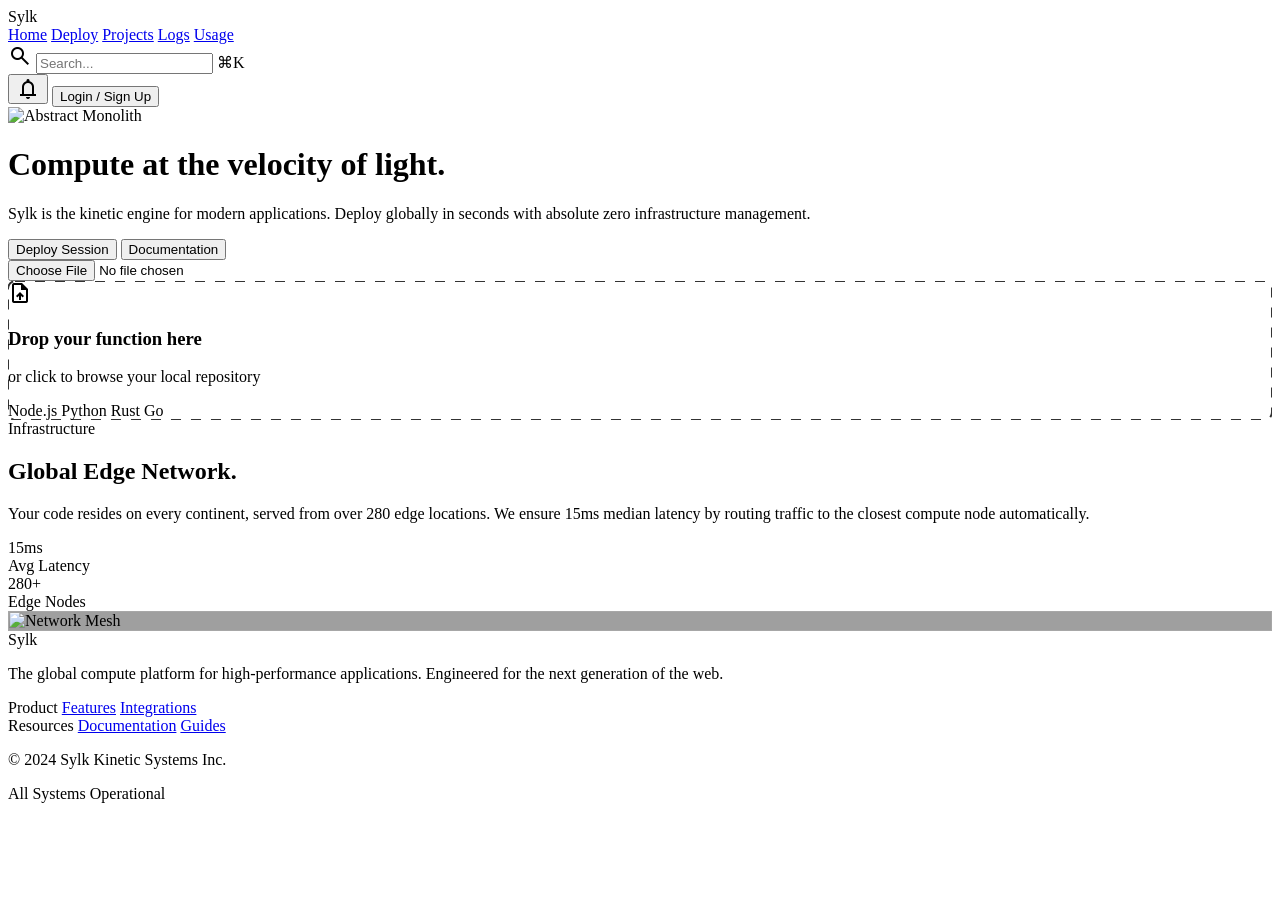
==== commit 3095c2e7: "fe update 2" ====
--- a/frontend/index.html
+++ b/frontend/index.html
@@ -103,7 +103,6 @@
       background-image: url("data:image/svg+xml,%3csvg width='100%25' height='100%25' xmlns='http://www.w3.org/2000/svg'%3e%3crect width='100%25' height='100%25' fill='none' rx='8' ry='8' stroke='%23333' stroke-width='2' stroke-dasharray='8%2c 12' stroke-linecap='square'/%3e%3c/svg%3e");
     }
 
-    /* Scroll-triggered Monolith Styles */
     #hero-monolith-canvas {
       mask-image: linear-gradient(to bottom, black 80%, transparent 100%);
       -webkit-mask-image: linear-gradient(to bottom, black 80%, transparent 100%);
@@ -114,15 +113,8 @@
     }
 
     @keyframes slow-pulse {
-
-      0%,
-      100% {
-        transform: scale(1) translate(0, 0);
-      }
-
-      50% {
-        transform: scale(1.05) translate(10px, -10px);
-      }
+      0%, 100% { transform: scale(1) translate(0, 0); }
+      50% { transform: scale(1.05) translate(10px, -10px); }
     }
 
     .animate-slow-pulse {
@@ -134,307 +126,65 @@
 </head>
 
 <body class="bg-background text-on-background font-body selection:bg-primary/30 antialiased">
-<<<<<<< HEAD
-<!-- TopNavBar -->
-<nav class="fixed top-0 w-full z-[100] bg-black/60 backdrop-blur-xl border-b border-white/5">
-<div class="flex items-center justify-between px-8 py-4 max-w-7xl mx-auto">
-<div class="flex items-center gap-10">
-<span class="text-2xl font-bold tracking-tighter text-white font-headline cursor-pointer" onclick="location.href='index.html'">Sylk</span>
-<div class="hidden md:flex gap-8 items-center">
-<a class="text-white font-medium text-sm tracking-tight border-b-2 border-primary pb-1" href="index.html">Home</a>
-<a class="text-on-surface-variant hover:text-white transition-colors font-medium text-sm tracking-tight" href="deploy.html">Deploy</a>
-<a class="text-on-surface-variant hover:text-white transition-colors font-medium text-sm tracking-tight" href="projects.html">Projects</a>
-<a class="text-on-surface-variant hover:text-white transition-colors font-medium text-sm tracking-tight" href="logs.html">Logs</a>
-<a class="text-on-surface-variant hover:text-white transition-colors font-medium text-sm tracking-tight" href="metrics.html">Usage</a>
-</div>
-</div>
-<div class="flex items-center gap-6">
-<div class="hidden lg:flex items-center bg-surface-container-low px-3 py-1.5 rounded-lg border border-white/5">
-<span class="material-symbols-outlined text-sm text-outline mr-2">search</span>
-<input class="bg-transparent border-none text-xs focus:ring-0 w-40 text-on-surface" placeholder="Search..." type="text"/>
-<span class="text-[10px] text-outline bg-surface-container-high px-1.5 py-0.5 rounded border border-white/10 ml-2">⌘K</span>
-</div>
-<button class="material-symbols-outlined text-on-surface-variant hover:text-white transition-colors">notifications</button>
-<button class="bg-white text-black px-6 py-2 rounded-full text-sm font-bold hover:bg-white/90 transition-all active:scale-95 shadow-[0_0_20px_rgba(255,255,255,0.1)]" onclick="location.href='auth.html'">Login / Sign Up</button>
-</div>
-</div>
-</nav>
-<!-- Massive Centered Hero Section with Background Monolith -->
-<header class="relative min-h-screen flex flex-col items-center justify-center pt-32 pb-20 px-8 overflow-hidden">
-<!-- Background Monolith Container -->
-<div class="absolute inset-0 z-0 flex items-center justify-center pointer-events-none opacity-40">
-<div class="relative w-full h-full max-w-6xl monolith-blob animate-slow-pulse" id="monolith-container">
-<!-- High-fidelity 3D Abstract Fluid representation from Image 11 -->
-<div class="absolute inset-0 flex items-center justify-center">
-<img alt="Abstract Monolith" class="w-full h-full object-contain mix-blend-screen" src="https://lh3.googleusercontent.com/aida-public/[base64]"/>
-</div>
-<!-- Deep Violet Glows -->
-<div class="absolute top-1/2 left-1/2 -translate-x-1/2 -translate-y-1/2 w-[150%] h-[150%] bg-radial-gradient from-primary/20 via-transparent to-transparent blur-[120px]"></div>
-</div>
-</div>
-<div class="absolute inset-0 z-0 hero-glow"></div>
-<div class="relative z-20 text-center max-w-4xl mx-auto">
-<h1 class="text-6xl md:text-8xl font-extrabold text-white tracking-tight mb-8 leading-[0.9] text-balance">
-                Compute at the <span class="bg-clip-text text-transparent bg-gradient-to-r from-primary via-primary-container to-secondary">velocity of light.</span>
-</h1>
-<p class="text-lg md:text-2xl text-on-surface-variant max-w-2xl mx-auto mb-12 font-medium text-balance">
-                Sylk is the kinetic engine for modern applications. Deploy globally in seconds with absolute zero infrastructure management.
-            </p>
-<div class="flex flex-col sm:flex-row gap-5 justify-center items-center">
-<button class="bg-white text-black text-lg font-bold px-12 py-4 rounded-full hover:shadow-[0_0_40px_rgba(255,255,255,0.2)] transition-all flex items-center gap-2" onclick="location.href='deploy.html'">
-                    Deploy Session
-                </button>
-<button class="bg-surface-container-high text-white text-lg font-semibold px-12 py-4 rounded-full border border-white/10 hover:bg-surface-bright transition-all">
-                    Documentation
-                </button>
-</div>
-</div>
-<!-- Integrated Drop Zone -->
-<div class="relative z-20 w-full max-w-3xl mt-24">
-<div class="drop-zone-border p-12 rounded-2xl flex flex-col items-center justify-center gap-4 bg-surface-container-lowest/50 backdrop-blur-sm group cursor-pointer hover:bg-surface-container-low/50 transition-all">
-<div class="w-16 h-16 rounded-2xl bg-primary-container/10 flex items-center justify-center text-primary mb-2 group-hover:scale-110 transition-transform">
-<span class="material-symbols-outlined text-4xl">upload_file</span>
-</div>
-<h3 class="text-xl font-bold text-white">Drop your function here</h3>
-<p class="text-on-surface-variant text-sm">or click to browse your local repository</p>
-<div class="mt-4 flex items-center gap-3 text-[10px] font-label tracking-widest uppercase text-outline">
-<span>Node.js</span>
-<span class="w-1 h-1 bg-outline rounded-full"></span>
-<span>Python</span>
-<span class="w-1 h-1 bg-outline rounded-full"></span>
-<span>Rust</span>
-<span class="w-1 h-1 bg-outline rounded-full"></span>
-<span>Go</span>
-</div>
-</div>
-</div>
-</header>
-<!-- Global Edge Network Section -->
-<section class="py-32 px-8 bg-surface border-y border-white/5">
-<div class="max-w-7xl mx-auto">
-<div class="grid grid-cols-1 lg:grid-cols-2 gap-20 items-center">
-<div>
-<span class="font-label text-primary text-xs uppercase tracking-widest font-bold mb-6 block">Infrastructure</span>
-<h2 class="text-5xl font-bold text-white mb-8 tracking-tight">Global Edge Network.</h2>
-<p class="text-xl text-on-surface-variant leading-relaxed mb-10">
-                        Your code resides on every continent, served from over 280 edge locations. We ensure 15ms median latency by routing traffic to the closest compute node automatically.
-                    </p>
-<div class="grid grid-cols-2 gap-8">
-<div>
-<div class="text-3xl font-bold text-white mb-1">15ms</div>
-<div class="text-sm text-on-surface-variant uppercase tracking-wider font-label">Avg Latency</div>
-</div>
-<div>
-<div class="text-3xl font-bold text-white mb-1">280+</div>
-<div class="text-sm text-on-surface-variant uppercase tracking-wider font-label">Edge Nodes</div>
-</div>
-</div>
-</div>
-<div class="relative">
-<div class="aspect-square glass-card rounded-3xl p-1 flex items-center justify-center overflow-hidden">
-<!-- Abstract World Representation -->
-<div class="w-full h-full relative bg-black rounded-[1.4rem] overflow-hidden">
-<img alt="Network Mesh" class="w-full h-full object-cover opacity-40" src="https://lh3.googleusercontent.com/aida-public/[base64]"/>
-<div class="absolute inset-0 flex items-center justify-center">
-<div class="w-32 h-32 border border-primary/40 rounded-full animate-ping"></div>
-<div class="w-4 h-4 bg-primary rounded-full shadow-[0_0_20px_#d2bbff]"></div>
-</div>
-</div>
-</div>
-</div>
-</div>
-</div>
-</section>
-<!-- Instant Scalability Section -->
-<section class="py-32 px-8 bg-black">
-<div class="max-w-7xl mx-auto">
-<div class="text-center mb-20">
-<span class="font-label text-secondary text-xs uppercase tracking-widest font-bold mb-6 block">Performance</span>
-<h2 class="text-5xl font-bold text-white tracking-tight">Instant Scalability.</h2>
-</div>
-<div class="grid grid-cols-1 md:grid-cols-3 gap-6">
-<!-- Card 1 -->
-<div class="p-8 rounded-2xl bg-surface-container-low border border-white/5 hover:border-white/10 transition-all flex flex-col justify-between h-[400px]">
-<div>
-<span class="material-symbols-outlined text-secondary text-3xl mb-6">bolt</span>
-<h3 class="text-2xl font-bold text-white mb-4">Zero Cold Starts</h3>
-<p class="text-on-surface-variant leading-relaxed">Our kinetic substrate keeps your functions warm without the overhead of dedicated instances.</p>
-</div>
-<div class="h-24 flex items-end gap-1">
-<div class="flex-1 bg-secondary/10 h-1/4 rounded-t"></div>
-<div class="flex-1 bg-secondary/20 h-2/4 rounded-t"></div>
-<div class="flex-1 bg-secondary/30 h-1/4 rounded-t"></div>
-<div class="flex-1 bg-secondary/40 h-3/4 rounded-t"></div>
-<div class="flex-1 bg-secondary h-full rounded-t"></div>
-</div>
-</div>
-<!-- Card 2 -->
-<div class="p-8 rounded-2xl bg-surface-container-low border border-white/5 hover:border-white/10 transition-all flex flex-col justify-between h-[400px]">
-<div>
-<span class="material-symbols-outlined text-primary text-3xl mb-6">auto_awesome_motion</span>
-<h3 class="text-2xl font-bold text-white mb-4">Elastic Load</h3>
-<p class="text-on-surface-variant leading-relaxed">From 1 to 1,000,000 requests per second in a heartbeat. No configuration required.</p>
-</div>
-<div class="relative h-24 flex items-center justify-center">
-<div class="w-16 h-16 border-2 border-primary/20 rounded-full flex items-center justify-center">
-<div class="w-8 h-8 bg-primary rounded-full animate-pulse"></div>
-</div>
-</div>
-</div>
-<!-- Card 3 -->
-<div class="p-8 rounded-2xl bg-surface-container-low border border-white/5 hover:border-white/10 transition-all flex flex-col justify-between h-[400px]">
-<div>
-<span class="material-symbols-outlined text-white text-3xl mb-6">monitoring</span>
-<h3 class="text-2xl font-bold text-white mb-4">Deep Insights</h3>
-<p class="text-on-surface-variant leading-relaxed">Real-time observability into every execution. Track performance at a granular level.</p>
-</div>
-<div class="space-y-3">
-<div class="h-1 bg-white/5 rounded-full overflow-hidden"><div class="h-full bg-white w-2/3"></div></div>
-<div class="h-1 bg-white/5 rounded-full overflow-hidden"><div class="h-full bg-white w-4/5"></div></div>
-<div class="h-1 bg-white/5 rounded-full overflow-hidden"><div class="h-full bg-white w-1/2"></div></div>
-</div>
-</div>
-</div>
-</div>
-</section>
-<!-- Logo Cloud -->
-<section class="py-32 px-8 bg-surface">
-<div class="max-w-7xl mx-auto text-center">
-<h2 class="text-sm font-label uppercase tracking-[0.3em] text-outline mb-16">Trusted by industry leaders</h2>
-<div class="flex flex-wrap justify-center items-center gap-16 md:gap-24 opacity-30 grayscale contrast-125">
-<span class="text-3xl font-bold font-headline tracking-tighter">LINEAR</span>
-<span class="text-3xl font-bold font-headline tracking-tighter">RAYCAST</span>
-<span class="text-3xl font-bold font-headline tracking-tighter">STRIPE</span>
-<span class="text-3xl font-bold font-headline tracking-tighter">ARC</span>
-<span class="text-3xl font-bold font-headline tracking-tighter">VERCEL</span>
-</div>
-</div>
-</section>
-<!-- Footer -->
-<footer class="bg-black border-t border-white/5 w-full py-20 px-12">
-<div class="max-w-7xl mx-auto flex flex-col md:flex-row justify-between items-start gap-12">
-<div class="flex flex-col gap-6">
-<span class="text-3xl font-bold tracking-tighter text-white font-headline">Sylk</span>
-<p class="max-w-xs text-on-surface-variant text-sm leading-relaxed">The global compute platform for high-performance applications. Engineered for the next generation of the web.</p>
-<div class="flex gap-4">
-<a class="p-2.5 bg-surface-container-high rounded-full text-white hover:bg-white hover:text-black transition-all" href="#">
-<svg class="w-5 h-5" fill="currentColor" viewbox="0 0 24 24"><path d="M12 0c-6.626 0-12 5.373-12 12 0 5.302 3.438 9.8 8.207 11.387.599.111.793-.261.793-.577v-2.234c-3.338.726-4.033-1.416-4.033-1.416-.546-1.387-1.333-1.756-1.333-1.756-1.089-.745.083-.729.083-.729 1.205.084 1.839 1.237 1.839 1.237 1.07 1.834 2.807 1.304 3.492.997.107-.775.418-1.305.762-1.604-2.665-.305-5.467-1.334-5.467-5.931 0-1.311.469-2.381 1.236-3.221-.124-.303-.535-1.524.117-3.176 0 0 1.008-.322 3.301 1.23.957-.266 1.983-.399 3.003-.404 1.02.005 2.047.138 3.006.404 2.291-1.552 3.297-1.23 3.297-1.23.653 1.653.242 2.874.118 3.176.77.84 1.235 1.911 1.235 3.221 0 4.609-2.807 5.624-5.479 5.921.43.372.823 1.102.823 2.222v3.293c0 .319.192.694.801.576 4.765-1.589 8.199-6.086 8.199-11.386 0-6.627-5.373-12-12-12z"></path></svg>
-</a>
-<a class="p-2.5 bg-surface-container-high rounded-full text-white hover:bg-white hover:text-black transition-all" href="#">
-<svg class="w-5 h-5" fill="currentColor" viewbox="0 0 24 24"><path d="M23.953 4.57a10 10 0 01-2.825.775 4.958 4.958 0 002.163-2.723c-.951.555-2.005.959-3.127 1.184a4.92 4.92 0 00-8.384 4.482C7.69 8.095 4.067 6.13 1.64 3.162a4.822 4.822 0 00-.666 2.475c0 1.71.87 3.213 2.188 4.096a4.904 4.904 0 01-2.228-.616v.06a4.923 4.923 0 003.946 4.84 4.996 4.996 0 01-2.212.085 4.936 4.936 0 004.604 3.417 9.867 9.867 0 01-6.102 2.105c-.39 0-.779-.023-1.17-.067a13.995 13.995 0 007.557 2.209c9.053 0 13.998-7.496 13.998-13.985 0-.21 0-.42-.015-.63A9.935 9.935 0 0024 4.59z"></path></svg>
-</a>
-</div>
-</div>
-<div class="grid grid-cols-2 sm:grid-cols-3 gap-16">
-<div class="flex flex-col gap-4">
-<span class="text-white font-bold text-sm tracking-tight">Product</span>
-<a class="text-on-surface-variant hover:text-white transition-colors text-sm" href="#">Features</a>
-<a class="text-on-surface-variant hover:text-white transition-colors text-sm" href="#">Integrations</a>
-<a class="text-on-surface-variant hover:text-white transition-colors text-sm" href="#">Pricing</a>
-<a class="text-on-surface-variant hover:text-white transition-colors text-sm" href="#">Changelog</a>
-</div>
-<div class="flex flex-col gap-4">
-<span class="text-white font-bold text-sm tracking-tight">Resources</span>
-<a class="text-on-surface-variant hover:text-white transition-colors text-sm" href="#">Documentation</a>
-<a class="text-on-surface-variant hover:text-white transition-colors text-sm" href="#">Guides</a>
-<a class="text-on-surface-variant hover:text-white transition-colors text-sm" href="#">API Reference</a>
-<a class="text-on-surface-variant hover:text-white transition-colors text-sm" href="#">Status</a>
-</div>
-<div class="flex flex-col gap-4">
-<span class="text-white font-bold text-sm tracking-tight">Legal</span>
-<a class="text-on-surface-variant hover:text-white transition-colors text-sm" href="#">Privacy Policy</a>
-<a class="text-on-surface-variant hover:text-white transition-colors text-sm" href="#">Terms of Service</a>
-<a class="text-on-surface-variant hover:text-white transition-colors text-sm" href="#">Cookie Policy</a>
-</div>
-</div>
-</div>
-<div class="max-w-7xl mx-auto mt-20 pt-8 border-t border-white/5 flex flex-col sm:flex-row justify-between items-center gap-4">
-<p class="font-['Space_Grotesk'] text-[0.7rem] uppercase tracking-widest text-outline">© 2024 Sylk Kinetic Systems Inc.</p>
-<div class="flex items-center gap-2">
-<div class="w-2 h-2 bg-green-500 rounded-full animate-pulse"></div>
-<span class="text-[0.7rem] font-['Space_Grotesk'] uppercase tracking-widest text-outline">All Systems Operational</span>
-</div>
-</div>
-</footer>
-<script>
-=======
   <!-- TopNavBar -->
   <nav class="fixed top-0 w-full z-[100] bg-black/60 backdrop-blur-xl border-b border-white/5">
     <div class="flex items-center justify-between px-8 py-4 max-w-7xl mx-auto">
       <div class="flex items-center gap-10">
-        <span class="text-2xl font-bold tracking-tighter text-white font-headline">Sylk</span>
+        <span class="text-2xl font-bold tracking-tighter text-white font-headline cursor-pointer" onclick="location.href='index.html'">Sylk</span>
         <div class="hidden md:flex gap-8 items-center">
-          <a class="text-white font-medium text-sm tracking-tight" href="auth.html">Deploy</a>
-          <a class="text-on-surface-variant hover:text-white transition-colors font-medium text-sm tracking-tight"
-            href="logs.html">Projects</a>
-          <a class="text-on-surface-variant hover:text-white transition-colors font-medium text-sm tracking-tight"
-            href="logs.html">Logs</a>
-          <a class="text-on-surface-variant hover:text-white transition-colors font-medium text-sm tracking-tight"
-            href="metrics.html">Usage</a>
+          <a class="text-white font-medium text-sm tracking-tight border-b-2 border-primary pb-1" href="index.html">Home</a>
+          <a class="text-on-surface-variant hover:text-white transition-colors font-medium text-sm tracking-tight" href="deploy.html">Deploy</a>
+          <a class="text-on-surface-variant hover:text-white transition-colors font-medium text-sm tracking-tight" href="projects.html">Projects</a>
+          <a class="text-on-surface-variant hover:text-white transition-colors font-medium text-sm tracking-tight" href="logs.html">Logs</a>
+          <a class="text-on-surface-variant hover:text-white transition-colors font-medium text-sm tracking-tight" href="metrics.html">Usage</a>
         </div>
       </div>
       <div class="flex items-center gap-6">
         <div class="hidden lg:flex items-center bg-surface-container-low px-3 py-1.5 rounded-lg border border-white/5">
           <span class="material-symbols-outlined text-sm text-outline mr-2">search</span>
-          <input class="bg-transparent border-none text-xs focus:ring-0 w-40 text-on-surface" placeholder="Search..."
-            type="text" />
-          <span
-            class="text-[10px] text-outline bg-surface-container-high px-1.5 py-0.5 rounded border border-white/10 ml-2">⌘K</span>
-        </div>
-        <button
-          class="material-symbols-outlined text-on-surface-variant hover:text-white transition-colors">notifications</button>
-        <button
-          class="bg-white text-black px-5 py-2 rounded-full text-sm font-semibold hover:bg-white/90 transition-all active:scale-95"
-          onclick="location.href='auth.html'">Ship Code</button>
+          <input class="bg-transparent border-none text-xs focus:ring-0 w-40 text-on-surface" placeholder="Search..." type="text"/>
+          <span class="text-[10px] text-outline bg-surface-container-high px-1.5 py-0.5 rounded border border-white/10 ml-2">⌘K</span>
+        </div>
+        <button class="material-symbols-outlined text-on-surface-variant hover:text-white transition-colors">notifications</button>
+        <button class="bg-white text-black px-6 py-2 rounded-full text-sm font-bold hover:bg-white/90 transition-all active:scale-95 shadow-[0_0_20px_rgba(255,255,255,0.1)]" onclick="location.href='auth.html'">Login / Sign Up</button>
       </div>
     </div>
   </nav>
+
   <!-- Massive Centered Hero Section with Background Monolith -->
   <header class="relative min-h-screen flex flex-col items-center justify-center pt-32 pb-20 px-8 overflow-hidden">
     <!-- Background Monolith Container -->
     <div class="absolute inset-0 z-0 flex items-center justify-center pointer-events-none opacity-40">
       <div class="relative w-full h-full max-w-6xl monolith-blob animate-slow-pulse" id="monolith-container">
-        <!-- High-fidelity 3D Abstract Fluid representation from Image 11 -->
         <div class="absolute inset-0 flex items-center justify-center">
-          <img alt="Abstract Monolith" class="w-full h-full object-contain mix-blend-screen"
-            src="https://lh3.googleusercontent.com/aida-public/[base64]" />
-        </div>
-        <!-- Deep Violet Glows -->
-        <div
-          class="absolute top-1/2 left-1/2 -translate-x-1/2 -translate-y-1/2 w-[150%] h-[150%] bg-radial-gradient from-primary/20 via-transparent to-transparent blur-[120px]">
-        </div>
+          <img alt="Abstract Monolith" class="w-full h-full object-contain mix-blend-screen" src="https://lh3.googleusercontent.com/aida-public/[base64]"/>
+        </div>
+        <div class="absolute top-1/2 left-1/2 -translate-x-1/2 -translate-y-1/2 w-[150%] h-[150%] bg-radial-gradient from-primary/20 via-transparent to-transparent blur-[120px]"></div>
       </div>
     </div>
     <div class="absolute inset-0 z-0 hero-glow"></div>
     <div class="relative z-20 text-center max-w-4xl mx-auto">
       <h1 class="text-6xl md:text-8xl font-extrabold text-white tracking-tight mb-8 leading-[0.9] text-balance">
-        Compute at the <span
-          class="bg-clip-text text-transparent bg-gradient-to-r from-primary via-primary-container to-secondary">velocity
-          of light.</span>
+        Compute at the <span class="bg-clip-text text-transparent bg-gradient-to-r from-primary via-primary-container to-secondary">velocity of light.</span>
       </h1>
       <p class="text-lg md:text-2xl text-on-surface-variant max-w-2xl mx-auto mb-12 font-medium text-balance">
-        Sylk is the kinetic engine for modern applications. Deploy globally in seconds with absolute zero infrastructure
-        management.
+        Sylk is the kinetic engine for modern applications. Deploy globally in seconds with absolute zero infrastructure management.
       </p>
       <div class="flex flex-col sm:flex-row gap-5 justify-center items-center">
-        <button
-          class="bg-white text-black text-lg font-bold px-12 py-4 rounded-full hover:shadow-[0_0_40px_rgba(255,255,255,0.2)] transition-all flex items-center gap-2"
-          onclick="location.href='auth.html'">
-          Start Deploying
+        <button class="bg-white text-black text-lg font-bold px-12 py-4 rounded-full hover:shadow-[0_0_40px_rgba(255,255,255,0.2)] transition-all flex items-center gap-2" onclick="location.href='deploy.html'">
+          Deploy Session
         </button>
-        <button
-          class="bg-surface-container-high text-white text-lg font-semibold px-12 py-4 rounded-full border border-white/10 hover:bg-surface-bright transition-all">
+        <button class="bg-surface-container-high text-white text-lg font-semibold px-12 py-4 rounded-full border border-white/10 hover:bg-surface-bright transition-all">
           Documentation
         </button>
       </div>
     </div>
+
     <!-- Integrated Drop Zone -->
     <div class="relative z-20 w-full max-w-3xl mt-24">
       <input type="file" id="file-input" class="hidden" accept=".py,.js,.go,.rs" />
-      <div id="drop-zone"
-        class="drop-zone-border p-12 rounded-2xl flex flex-col items-center justify-center gap-4 bg-surface-container-lowest/50 backdrop-blur-sm group cursor-pointer hover:bg-surface-container-low/50 transition-all">
-        <div
-          class="w-16 h-16 rounded-2xl bg-primary-container/10 flex items-center justify-center text-primary mb-2 group-hover:scale-110 transition-transform">
+      <div id="drop-zone" class="drop-zone-border p-12 rounded-2xl flex flex-col items-center justify-center gap-4 bg-surface-container-lowest/50 backdrop-blur-sm group cursor-pointer hover:bg-surface-container-low/50 transition-all">
+        <div class="w-16 h-16 rounded-2xl bg-primary-container/10 flex items-center justify-center text-primary mb-2 group-hover:scale-110 transition-transform">
           <span class="material-symbols-outlined text-4xl">upload_file</span>
         </div>
         <h3 id="drop-title" class="text-xl font-bold text-white">Drop your function here</h3>
@@ -451,17 +201,16 @@
       </div>
     </div>
   </header>
+
   <!-- Global Edge Network Section -->
   <section class="py-32 px-8 bg-surface border-y border-white/5">
     <div class="max-w-7xl mx-auto">
       <div class="grid grid-cols-1 lg:grid-cols-2 gap-20 items-center">
         <div>
-          <span
-            class="font-label text-primary text-xs uppercase tracking-widest font-bold mb-6 block">Infrastructure</span>
+          <span class="font-label text-primary text-xs uppercase tracking-widest font-bold mb-6 block">Infrastructure</span>
           <h2 class="text-5xl font-bold text-white mb-8 tracking-tight">Global Edge Network.</h2>
           <p class="text-xl text-on-surface-variant leading-relaxed mb-10">
-            Your code resides on every continent, served from over 280 edge locations. We ensure 15ms median latency by
-            routing traffic to the closest compute node automatically.
+            Your code resides on every continent, served from over 280 edge locations. We ensure 15ms median latency by routing traffic to the closest compute node automatically.
           </p>
           <div class="grid grid-cols-2 gap-8">
             <div>
@@ -476,10 +225,8 @@
         </div>
         <div class="relative">
           <div class="aspect-square glass-card rounded-3xl p-1 flex items-center justify-center overflow-hidden">
-            <!-- Abstract World Representation -->
             <div class="w-full h-full relative bg-black rounded-[1.4rem] overflow-hidden">
-              <img alt="Network Mesh" class="w-full h-full object-cover opacity-40"
-                src="https://lh3.googleusercontent.com/aida-public/[base64]" />
+              <img alt="Network Mesh" class="w-full h-full object-cover opacity-40" src="https://lh3.googleusercontent.com/aida-public/[base64]"/>
               <div class="absolute inset-0 flex items-center justify-center">
                 <div class="w-32 h-32 border border-primary/40 rounded-full animate-ping"></div>
                 <div class="w-4 h-4 bg-primary rounded-full shadow-[0_0_20px_#d2bbff]"></div>
@@ -490,146 +237,37 @@
       </div>
     </div>
   </section>
-  <!-- Instant Scalability Section -->
-  <section class="py-32 px-8 bg-black">
-    <div class="max-w-7xl mx-auto">
-      <div class="text-center mb-20">
-        <span
-          class="font-label text-secondary text-xs uppercase tracking-widest font-bold mb-6 block">Performance</span>
-        <h2 class="text-5xl font-bold text-white tracking-tight">Instant Scalability.</h2>
-      </div>
-      <div class="grid grid-cols-1 md:grid-cols-3 gap-6">
-        <!-- Card 1 -->
-        <div
-          class="p-8 rounded-2xl bg-surface-container-low border border-white/5 hover:border-white/10 transition-all flex flex-col justify-between h-[400px]">
-          <div>
-            <span class="material-symbols-outlined text-secondary text-3xl mb-6">bolt</span>
-            <h3 class="text-2xl font-bold text-white mb-4">Zero Cold Starts</h3>
-            <p class="text-on-surface-variant leading-relaxed">Our kinetic substrate keeps your functions warm without
-              the overhead of dedicated instances.</p>
-          </div>
-          <div class="h-24 flex items-end gap-1">
-            <div class="flex-1 bg-secondary/10 h-1/4 rounded-t"></div>
-            <div class="flex-1 bg-secondary/20 h-2/4 rounded-t"></div>
-            <div class="flex-1 bg-secondary/30 h-1/4 rounded-t"></div>
-            <div class="flex-1 bg-secondary/40 h-3/4 rounded-t"></div>
-            <div class="flex-1 bg-secondary h-full rounded-t"></div>
-          </div>
-        </div>
-        <!-- Card 2 -->
-        <div
-          class="p-8 rounded-2xl bg-surface-container-low border border-white/5 hover:border-white/10 transition-all flex flex-col justify-between h-[400px]">
-          <div>
-            <span class="material-symbols-outlined text-primary text-3xl mb-6">auto_awesome_motion</span>
-            <h3 class="text-2xl font-bold text-white mb-4">Elastic Load</h3>
-            <p class="text-on-surface-variant leading-relaxed">From 1 to 1,000,000 requests per second in a heartbeat.
-              No configuration required.</p>
-          </div>
-          <div class="relative h-24 flex items-center justify-center">
-            <div class="w-16 h-16 border-2 border-primary/20 rounded-full flex items-center justify-center">
-              <div class="w-8 h-8 bg-primary rounded-full animate-pulse"></div>
-            </div>
-          </div>
-        </div>
-        <!-- Card 3 -->
-        <div
-          class="p-8 rounded-2xl bg-surface-container-low border border-white/5 hover:border-white/10 transition-all flex flex-col justify-between h-[400px]">
-          <div>
-            <span class="material-symbols-outlined text-white text-3xl mb-6">monitoring</span>
-            <h3 class="text-2xl font-bold text-white mb-4">Deep Insights</h3>
-            <p class="text-on-surface-variant leading-relaxed">Real-time observability into every execution. Track
-              performance at a granular level.</p>
-          </div>
-          <div class="space-y-3">
-            <div class="h-1 bg-white/5 rounded-full overflow-hidden">
-              <div class="h-full bg-white w-2/3"></div>
-            </div>
-            <div class="h-1 bg-white/5 rounded-full overflow-hidden">
-              <div class="h-full bg-white w-4/5"></div>
-            </div>
-            <div class="h-1 bg-white/5 rounded-full overflow-hidden">
-              <div class="h-full bg-white w-1/2"></div>
-            </div>
-          </div>
-        </div>
-      </div>
-    </div>
-  </section>
-  <!-- Logo Cloud -->
-  <section class="py-32 px-8 bg-surface">
-    <div class="max-w-7xl mx-auto text-center">
-      <h2 class="text-sm font-label uppercase tracking-[0.3em] text-outline mb-16">Trusted by industry leaders</h2>
-      <div class="flex flex-wrap justify-center items-center gap-16 md:gap-24 opacity-30 grayscale contrast-125">
-        <span class="text-3xl font-bold font-headline tracking-tighter">LINEAR</span>
-        <span class="text-3xl font-bold font-headline tracking-tighter">RAYCAST</span>
-        <span class="text-3xl font-bold font-headline tracking-tighter">STRIPE</span>
-        <span class="text-3xl font-bold font-headline tracking-tighter">ARC</span>
-        <span class="text-3xl font-bold font-headline tracking-tighter">VERCEL</span>
-      </div>
-    </div>
-  </section>
+
   <!-- Footer -->
   <footer class="bg-black border-t border-white/5 w-full py-20 px-12">
     <div class="max-w-7xl mx-auto flex flex-col md:flex-row justify-between items-start gap-12">
       <div class="flex flex-col gap-6">
         <span class="text-3xl font-bold tracking-tighter text-white font-headline">Sylk</span>
-        <p class="max-w-xs text-on-surface-variant text-sm leading-relaxed">The global compute platform for
-          high-performance applications. Engineered for the next generation of the web.</p>
-        <div class="flex gap-4">
-          <a class="p-2.5 bg-surface-container-high rounded-full text-white hover:bg-white hover:text-black transition-all"
-            href="#">
-            <svg class="w-5 h-5" fill="currentColor" viewbox="0 0 24 24">
-              <path
-                d="M12 0c-6.626 0-12 5.373-12 12 0 5.302 3.438 9.8 8.207 11.387.599.111.793-.261.793-.577v-2.234c-3.338.726-4.033-1.416-4.033-1.416-.546-1.387-1.333-1.756-1.333-1.756-1.089-.745.083-.729.083-.729 1.205.084 1.839 1.237 1.839 1.237 1.07 1.834 2.807 1.304 3.492.997.107-.775.418-1.305.762-1.604-2.665-.305-5.467-1.334-5.467-5.931 0-1.311.469-2.381 1.236-3.221-.124-.303-.535-1.524.117-3.176 0 0 1.008-.322 3.301 1.23.957-.266 1.983-.399 3.003-.404 1.02.005 2.047.138 3.006.404 2.291-1.552 3.297-1.23 3.297-1.23.653 1.653.242 2.874.118 3.176.77.84 1.235 1.911 1.235 3.221 0 4.609-2.807 5.624-5.479 5.921.43.372.823 1.102.823 2.222v3.293c0 .319.192.694.801.576 4.765-1.589 8.199-6.086 8.199-11.386 0-6.627-5.373-12-12-12z">
-              </path>
-            </svg>
-          </a>
-          <a class="p-2.5 bg-surface-container-high rounded-full text-white hover:bg-white hover:text-black transition-all"
-            href="#">
-            <svg class="w-5 h-5" fill="currentColor" viewbox="0 0 24 24">
-              <path
-                d="M23.953 4.57a10 10 0 01-2.825.775 4.958 4.958 0 002.163-2.723c-.951.555-2.005.959-3.127 1.184a4.92 4.92 0 00-8.384 4.482C7.69 8.095 4.067 6.13 1.64 3.162a4.822 4.822 0 00-.666 2.475c0 1.71.87 3.213 2.188 4.096a4.904 4.904 0 01-2.228-.616v.06a4.923 4.923 0 003.946 4.84 4.996 4.996 0 01-2.212.085 4.936 4.936 0 004.604 3.417 9.867 9.867 0 01-6.102 2.105c-.39 0-.779-.023-1.17-.067a13.995 13.995 0 007.557 2.209c9.053 0 13.998-7.496 13.998-13.985 0-.21 0-.42-.015-.63A9.935 9.935 0 0024 4.59z">
-              </path>
-            </svg>
-          </a>
-        </div>
+        <p class="max-w-xs text-on-surface-variant text-sm leading-relaxed">The global compute platform for high-performance applications. Engineered for the next generation of the web.</p>
       </div>
       <div class="grid grid-cols-2 sm:grid-cols-3 gap-16">
         <div class="flex flex-col gap-4">
           <span class="text-white font-bold text-sm tracking-tight">Product</span>
           <a class="text-on-surface-variant hover:text-white transition-colors text-sm" href="#">Features</a>
           <a class="text-on-surface-variant hover:text-white transition-colors text-sm" href="#">Integrations</a>
-          <a class="text-on-surface-variant hover:text-white transition-colors text-sm" href="#">Pricing</a>
-          <a class="text-on-surface-variant hover:text-white transition-colors text-sm" href="#">Changelog</a>
         </div>
         <div class="flex flex-col gap-4">
           <span class="text-white font-bold text-sm tracking-tight">Resources</span>
           <a class="text-on-surface-variant hover:text-white transition-colors text-sm" href="#">Documentation</a>
           <a class="text-on-surface-variant hover:text-white transition-colors text-sm" href="#">Guides</a>
-          <a class="text-on-surface-variant hover:text-white transition-colors text-sm" href="#">API Reference</a>
-          <a class="text-on-surface-variant hover:text-white transition-colors text-sm" href="#">Status</a>
-        </div>
-        <div class="flex flex-col gap-4">
-          <span class="text-white font-bold text-sm tracking-tight">Legal</span>
-          <a class="text-on-surface-variant hover:text-white transition-colors text-sm" href="#">Privacy Policy</a>
-          <a class="text-on-surface-variant hover:text-white transition-colors text-sm" href="#">Terms of Service</a>
-          <a class="text-on-surface-variant hover:text-white transition-colors text-sm" href="#">Cookie Policy</a>
-        </div>
-      </div>
-    </div>
-    <div
-      class="max-w-7xl mx-auto mt-20 pt-8 border-t border-white/5 flex flex-col sm:flex-row justify-between items-center gap-4">
-      <p class="font-['Space_Grotesk'] text-[0.7rem] uppercase tracking-widest text-outline">© 2024 Sylk Kinetic Systems
-        Inc.</p>
+        </div>
+      </div>
+    </div>
+    <div class="max-w-7xl mx-auto mt-20 pt-8 border-t border-white/5 flex flex-col sm:flex-row justify-between items-center gap-4">
+      <p class="font-['Space_Grotesk'] text-[0.7rem] uppercase tracking-widest text-outline">© 2024 Sylk Kinetic Systems Inc.</p>
       <div class="flex items-center gap-2">
         <div class="w-2 h-2 bg-green-500 rounded-full animate-pulse"></div>
-        <span class="text-[0.7rem] font-['Space_Grotesk'] uppercase tracking-widest text-outline">All Systems
-          Operational</span>
+        <span class="text-[0.7rem] font-['Space_Grotesk'] uppercase tracking-widest text-outline">All Systems Operational</span>
       </div>
     </div>
   </footer>
+
   <script>
->>>>>>> 1008657 (Backend for platform)
     window.addEventListener('scroll', () => {
       const scrolled = window.scrollY;
       const monolith = document.getElementById('monolith-container');
@@ -638,7 +276,6 @@
         const translateY = scrolled * 0.15;
         const rotate = scrolled * 0.02;
         const opacity = Math.max(0.1, 0.4 - scrolled * 0.0005);
-
         monolith.style.transform = `scale(${scale}) translateY(${translateY}px) rotate(${rotate}deg)`;
         monolith.style.opacity = opacity;
       }
@@ -652,7 +289,6 @@
 
     if (dropZone && fileInput) {
       dropZone.addEventListener('click', () => fileInput.click());
-
       ['dragover', 'dragleave', 'drop'].forEach(e => {
         dropZone.addEventListener(e, (ev) => {
           ev.preventDefault();
@@ -660,14 +296,8 @@
         });
       });
 
-      dropZone.addEventListener('dragover', () => {
-        dropZone.classList.add('bg-primary/20', 'border-primary/50');
-      });
-
-      dropZone.addEventListener('dragleave', () => {
-        dropZone.classList.remove('bg-primary/20', 'border-primary/50');
-      });
-
+      dropZone.addEventListener('dragover', () => dropZone.classList.add('bg-primary/20', 'border-primary/50'));
+      dropZone.addEventListener('dragleave', () => dropZone.classList.remove('bg-primary/20', 'border-primary/50'));
       dropZone.addEventListener('drop', (e) => {
         dropZone.classList.remove('bg-primary/20', 'border-primary/50');
         const files = e.dataTransfer.files;
@@ -681,20 +311,17 @@
 
     async function handleFile(file) {
       dropTitle.textContent = "Deploying...";
-      dropTitle.className = "text-xl font-bold text-white"; // reset colors
+      dropTitle.className = "text-xl font-bold text-white";
       dropDesc.textContent = `Reading ${file.name}`;
 
       const reader = new FileReader();
       reader.onload = async (e) => {
         const code = e.target.result;
         try {
-          // Using hardware_pref default for frontend deployments 
           const res = await SylkAPI.submitTask(code, "default");
           dropTitle.textContent = "Deployed Successfully!";
           dropTitle.classList.add("text-secondary");
           dropDesc.textContent = `Task ID: ${res.task_id}`;
-
-          // Redirect to logs to see it run
           setTimeout(() => {
             window.location.href = `logs.html?task=${res.task_id}`;
           }, 1500);
@@ -708,5 +335,4 @@
     }
   </script>
 </body>
-
 </html>
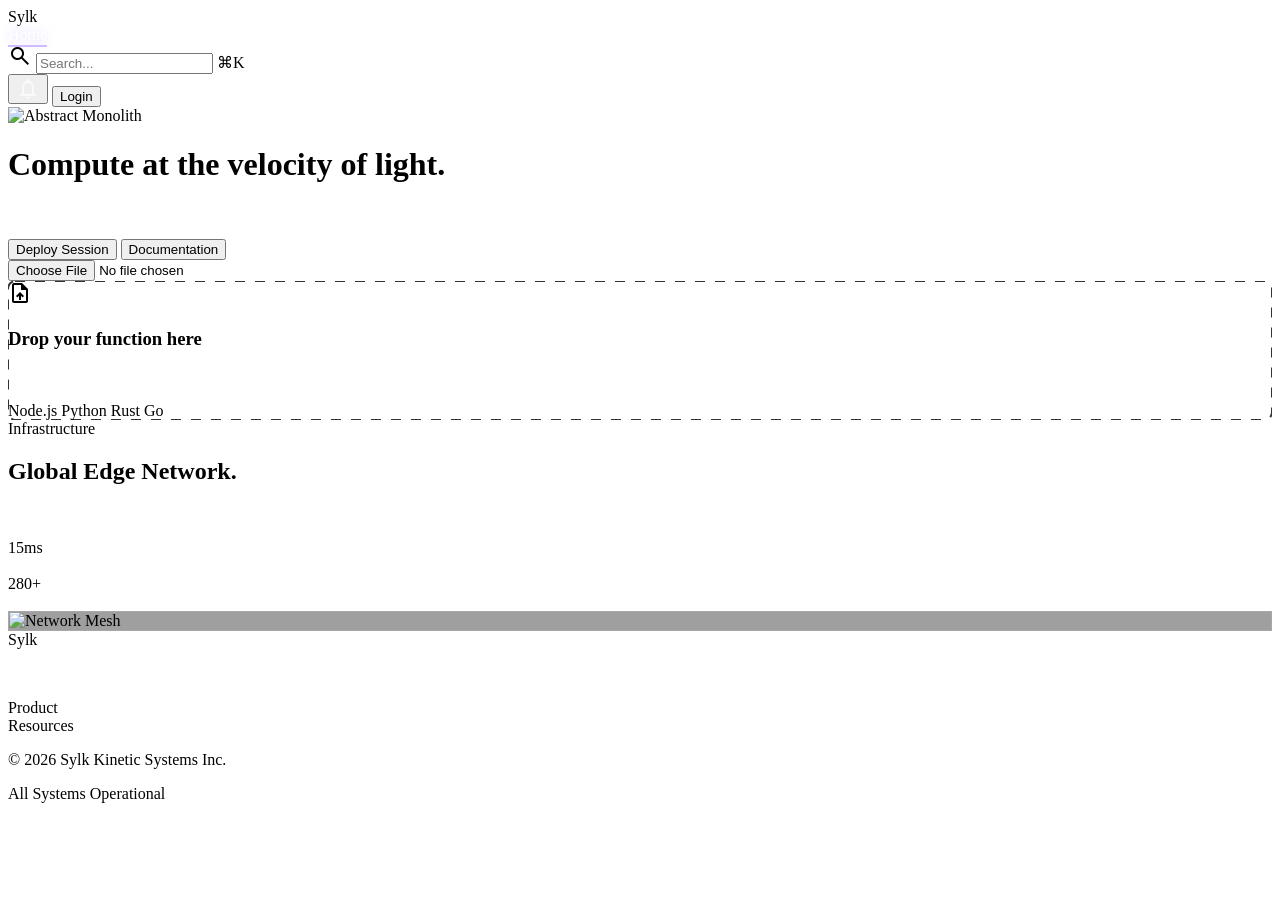
==== commit 48c26e67: "fe update 5" ====
--- a/frontend/index.html
+++ b/frontend/index.html
@@ -88,7 +88,18 @@
     .glass-card {
       background: rgba(17, 17, 17, 0.4);
       backdrop-filter: blur(20px);
-      border: 1px solid rgba(255, 255, 255, 0.08);
+      border: 1px solid rgba(255, 255, 255, 0.10);
+    }
+
+    /* Bumped secondary text to 65% opacity for accessibility */
+    .text-on-surface-variant { color: rgba(255,255,255,0.65) !important; }
+
+    /* Active nav glow indicator */
+    nav a.nav-active {
+      color: #fff;
+      text-shadow: 0 0 12px rgba(210, 187, 255, 0.7);
+      border-bottom: 2px solid #d2bbff;
+      padding-bottom: 2px;
     }
 
     .hero-glow {
@@ -113,8 +124,15 @@
     }
 
     @keyframes slow-pulse {
-      0%, 100% { transform: scale(1) translate(0, 0); }
-      50% { transform: scale(1.05) translate(10px, -10px); }
+
+      0%,
+      100% {
+        transform: scale(1) translate(0, 0);
+      }
+
+      50% {
+        transform: scale(1.05) translate(10px, -10px);
+      }
     }
 
     .animate-slow-pulse {
@@ -130,23 +148,33 @@
   <nav class="fixed top-0 w-full z-[100] bg-black/60 backdrop-blur-xl border-b border-white/5">
     <div class="flex items-center justify-between px-8 py-4 max-w-7xl mx-auto">
       <div class="flex items-center gap-10">
-        <span class="text-2xl font-bold tracking-tighter text-white font-headline cursor-pointer" onclick="location.href='index.html'">Sylk</span>
+        <span class="text-2xl font-bold tracking-tighter text-white font-headline cursor-pointer"
+          onclick="location.href='index.html'">Sylk</span>
         <div class="hidden md:flex gap-8 items-center">
-          <a class="text-white font-medium text-sm tracking-tight border-b-2 border-primary pb-1" href="index.html">Home</a>
-          <a class="text-on-surface-variant hover:text-white transition-colors font-medium text-sm tracking-tight" href="deploy.html">Deploy</a>
-          <a class="text-on-surface-variant hover:text-white transition-colors font-medium text-sm tracking-tight" href="projects.html">Projects</a>
-          <a class="text-on-surface-variant hover:text-white transition-colors font-medium text-sm tracking-tight" href="logs.html">Logs</a>
-          <a class="text-on-surface-variant hover:text-white transition-colors font-medium text-sm tracking-tight" href="metrics.html">Usage</a>
+          <a class="text-white font-medium text-sm tracking-tight nav-active" href="index.html">Home</a>
+          <a class="text-on-surface-variant hover:text-white transition-colors font-medium text-sm tracking-tight"
+            href="deploy.html">Deploy</a>
+          <a class="text-on-surface-variant hover:text-white transition-colors font-medium text-sm tracking-tight"
+            href="projects.html">Projects</a>
+          <a class="text-on-surface-variant hover:text-white transition-colors font-medium text-sm tracking-tight"
+            href="logs.html">Logs</a>
+          <a class="text-on-surface-variant hover:text-white transition-colors font-medium text-sm tracking-tight"
+            href="metrics.html">Usage</a>
         </div>
       </div>
       <div class="flex items-center gap-6">
         <div class="hidden lg:flex items-center bg-surface-container-low px-3 py-1.5 rounded-lg border border-white/5">
           <span class="material-symbols-outlined text-sm text-outline mr-2">search</span>
-          <input class="bg-transparent border-none text-xs focus:ring-0 w-40 text-on-surface" placeholder="Search..." type="text"/>
-          <span class="text-[10px] text-outline bg-surface-container-high px-1.5 py-0.5 rounded border border-white/10 ml-2">⌘K</span>
-        </div>
-        <button class="material-symbols-outlined text-on-surface-variant hover:text-white transition-colors">notifications</button>
-        <button class="bg-white text-black px-6 py-2 rounded-full text-sm font-bold hover:bg-white/90 transition-all active:scale-95 shadow-[0_0_20px_rgba(255,255,255,0.1)]" onclick="location.href='auth.html'">Login / Sign Up</button>
+          <input class="bg-transparent border-none text-xs focus:ring-0 w-40 text-on-surface" placeholder="Search..."
+            type="text" />
+          <span
+            class="text-[10px] text-outline bg-surface-container-high px-1.5 py-0.5 rounded border border-white/10 ml-2">⌘K</span>
+        </div>
+        <button
+          class="material-symbols-outlined text-on-surface-variant hover:text-white transition-colors">notifications</button>
+        <button
+          class="bg-white text-black px-6 py-2 rounded-full text-sm font-bold hover:bg-white/90 transition-all active:scale-95 shadow-[0_0_20px_rgba(255,255,255,0.1)]"
+          onclick="location.href='auth.html'">Login</button>
       </div>
     </div>
   </nav>
@@ -157,24 +185,33 @@
     <div class="absolute inset-0 z-0 flex items-center justify-center pointer-events-none opacity-40">
       <div class="relative w-full h-full max-w-6xl monolith-blob animate-slow-pulse" id="monolith-container">
         <div class="absolute inset-0 flex items-center justify-center">
-          <img alt="Abstract Monolith" class="w-full h-full object-contain mix-blend-screen" src="https://lh3.googleusercontent.com/aida-public/[base64]"/>
-        </div>
-        <div class="absolute top-1/2 left-1/2 -translate-x-1/2 -translate-y-1/2 w-[150%] h-[150%] bg-radial-gradient from-primary/20 via-transparent to-transparent blur-[120px]"></div>
+          <img alt="Abstract Monolith" class="w-full h-full object-contain mix-blend-screen"
+            src="https://lh3.googleusercontent.com/aida-public/[base64]" />
+        </div>
+        <div
+          class="absolute top-1/2 left-1/2 -translate-x-1/2 -translate-y-1/2 w-[150%] h-[150%] bg-radial-gradient from-primary/20 via-transparent to-transparent blur-[120px]">
+        </div>
       </div>
     </div>
     <div class="absolute inset-0 z-0 hero-glow"></div>
     <div class="relative z-20 text-center max-w-4xl mx-auto">
       <h1 class="text-6xl md:text-8xl font-extrabold text-white tracking-tight mb-8 leading-[0.9] text-balance">
-        Compute at the <span class="bg-clip-text text-transparent bg-gradient-to-r from-primary via-primary-container to-secondary">velocity of light.</span>
+        Compute at the <span
+          class="bg-clip-text text-transparent bg-gradient-to-r from-primary via-primary-container to-secondary">velocity
+          of light.</span>
       </h1>
       <p class="text-lg md:text-2xl text-on-surface-variant max-w-2xl mx-auto mb-12 font-medium text-balance">
-        Sylk is the kinetic engine for modern applications. Deploy globally in seconds with absolute zero infrastructure management.
+        Sylk is the kinetic engine for modern applications. Deploy globally in seconds with absolute zero infrastructure
+        management.
       </p>
       <div class="flex flex-col sm:flex-row gap-5 justify-center items-center">
-        <button class="bg-white text-black text-lg font-bold px-12 py-4 rounded-full hover:shadow-[0_0_40px_rgba(255,255,255,0.2)] transition-all flex items-center gap-2" onclick="location.href='deploy.html'">
+        <button
+          class="bg-white text-black text-lg font-bold px-12 py-4 rounded-full hover:shadow-[0_0_40px_rgba(255,255,255,0.2)] transition-all flex items-center gap-2"
+          onclick="location.href='deploy.html'">
           Deploy Session
         </button>
-        <button class="bg-surface-container-high text-white text-lg font-semibold px-12 py-4 rounded-full border border-white/10 hover:bg-surface-bright transition-all">
+        <button
+          class="bg-transparent text-white text-lg font-semibold px-12 py-4 rounded-full border border-white/30 hover:border-white/60 hover:bg-white/5 transition-all" onclick="location.href='#'">
           Documentation
         </button>
       </div>
@@ -183,8 +220,10 @@
     <!-- Integrated Drop Zone -->
     <div class="relative z-20 w-full max-w-3xl mt-24">
       <input type="file" id="file-input" class="hidden" accept=".py,.js,.go,.rs" />
-      <div id="drop-zone" class="drop-zone-border p-12 rounded-2xl flex flex-col items-center justify-center gap-4 bg-surface-container-lowest/50 backdrop-blur-sm group cursor-pointer hover:bg-surface-container-low/50 transition-all">
-        <div class="w-16 h-16 rounded-2xl bg-primary-container/10 flex items-center justify-center text-primary mb-2 group-hover:scale-110 transition-transform">
+      <div id="drop-zone"
+        class="drop-zone-border p-12 rounded-2xl flex flex-col items-center justify-center gap-4 bg-surface-container-lowest/50 backdrop-blur-sm group cursor-pointer hover:bg-surface-container-low/50 transition-all">
+        <div
+          class="w-16 h-16 rounded-2xl bg-primary-container/10 flex items-center justify-center text-primary mb-2 group-hover:scale-110 transition-transform">
           <span class="material-symbols-outlined text-4xl">upload_file</span>
         </div>
         <h3 id="drop-title" class="text-xl font-bold text-white">Drop your function here</h3>
@@ -207,10 +246,12 @@
     <div class="max-w-7xl mx-auto">
       <div class="grid grid-cols-1 lg:grid-cols-2 gap-20 items-center">
         <div>
-          <span class="font-label text-primary text-xs uppercase tracking-widest font-bold mb-6 block">Infrastructure</span>
+          <span
+            class="font-label text-primary text-xs uppercase tracking-widest font-bold mb-6 block">Infrastructure</span>
           <h2 class="text-5xl font-bold text-white mb-8 tracking-tight">Global Edge Network.</h2>
           <p class="text-xl text-on-surface-variant leading-relaxed mb-10">
-            Your code resides on every continent, served from over 280 edge locations. We ensure 15ms median latency by routing traffic to the closest compute node automatically.
+            Your code resides on every continent, served from over 280 edge locations. We ensure 15ms median latency by
+            routing traffic to the closest compute node automatically.
           </p>
           <div class="grid grid-cols-2 gap-8">
             <div>
@@ -226,7 +267,8 @@
         <div class="relative">
           <div class="aspect-square glass-card rounded-3xl p-1 flex items-center justify-center overflow-hidden">
             <div class="w-full h-full relative bg-black rounded-[1.4rem] overflow-hidden">
-              <img alt="Network Mesh" class="w-full h-full object-cover opacity-40" src="https://lh3.googleusercontent.com/aida-public/[base64]"/>
+              <img alt="Network Mesh" class="w-full h-full object-cover opacity-40"
+                src="https://lh3.googleusercontent.com/aida-public/[base64]" />
               <div class="absolute inset-0 flex items-center justify-center">
                 <div class="w-32 h-32 border border-primary/40 rounded-full animate-ping"></div>
                 <div class="w-4 h-4 bg-primary rounded-full shadow-[0_0_20px_#d2bbff]"></div>
@@ -243,7 +285,8 @@
     <div class="max-w-7xl mx-auto flex flex-col md:flex-row justify-between items-start gap-12">
       <div class="flex flex-col gap-6">
         <span class="text-3xl font-bold tracking-tighter text-white font-headline">Sylk</span>
-        <p class="max-w-xs text-on-surface-variant text-sm leading-relaxed">The global compute platform for high-performance applications. Engineered for the next generation of the web.</p>
+        <p class="max-w-xs text-on-surface-variant text-sm leading-relaxed">The global compute platform for
+          high-performance applications. Engineered for the next generation of the web.</p>
       </div>
       <div class="grid grid-cols-2 sm:grid-cols-3 gap-16">
         <div class="flex flex-col gap-4">
@@ -258,11 +301,14 @@
         </div>
       </div>
     </div>
-    <div class="max-w-7xl mx-auto mt-20 pt-8 border-t border-white/5 flex flex-col sm:flex-row justify-between items-center gap-4">
-      <p class="font-['Space_Grotesk'] text-[0.7rem] uppercase tracking-widest text-outline">© 2024 Sylk Kinetic Systems Inc.</p>
+    <div
+      class="max-w-7xl mx-auto mt-20 pt-8 border-t border-white/5 flex flex-col sm:flex-row justify-between items-center gap-4">
+      <p class="font-['Space_Grotesk'] text-[0.7rem] uppercase tracking-widest text-outline">© 2026 Sylk Kinetic Systems
+        Inc.</p>
       <div class="flex items-center gap-2">
         <div class="w-2 h-2 bg-green-500 rounded-full animate-pulse"></div>
-        <span class="text-[0.7rem] font-['Space_Grotesk'] uppercase tracking-widest text-outline">All Systems Operational</span>
+        <span class="text-[0.7rem] font-['Space_Grotesk'] uppercase tracking-widest text-outline">All Systems
+          Operational</span>
       </div>
     </div>
   </footer>
@@ -335,4 +381,5 @@
     }
   </script>
 </body>
+
 </html>
